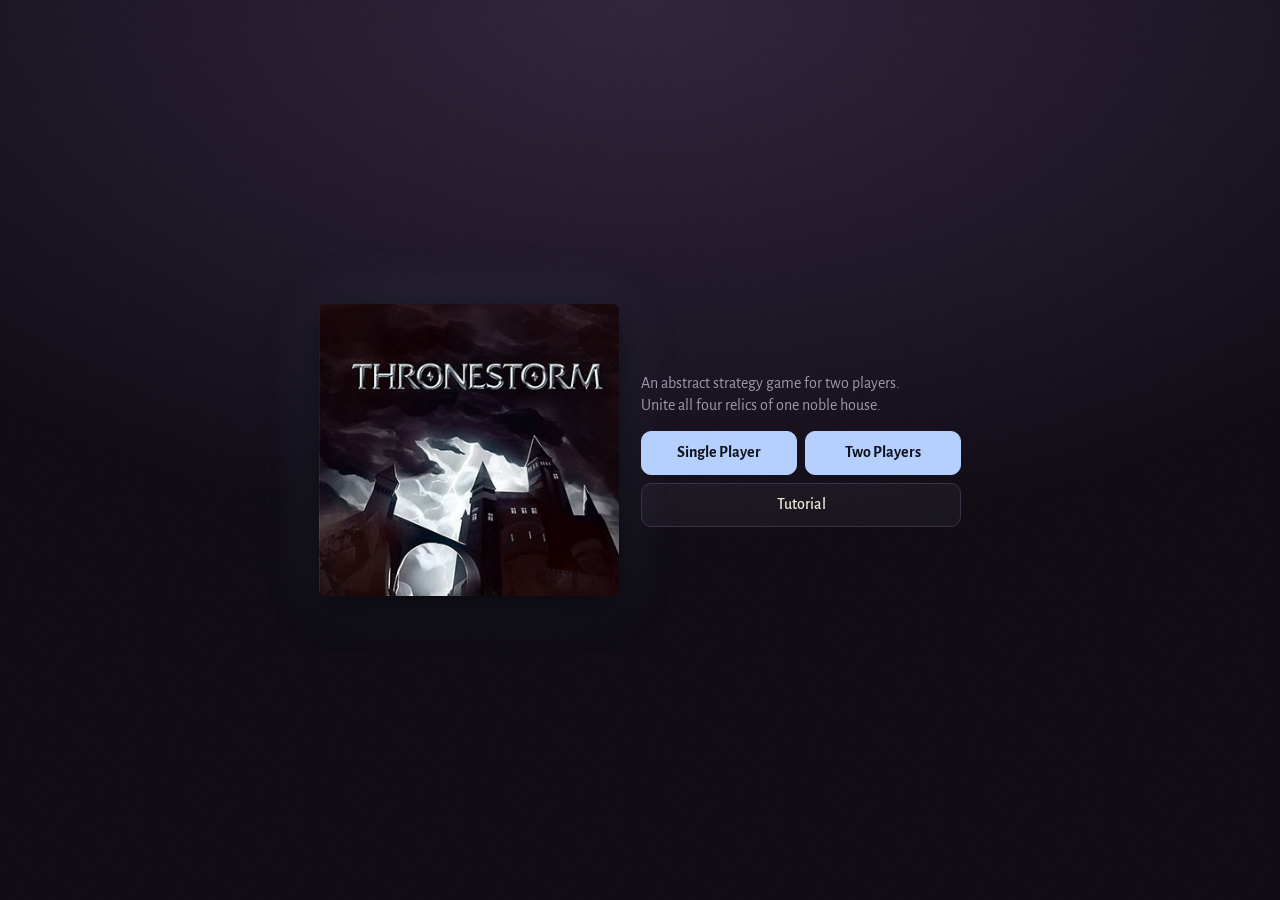
==== index.html @ d6796bd7 "Stronger trained player (stage 4) Co-Authored-By: Claude Fable 5.2 <noreply@anthropic.com> Claude-Se" ====
<!DOCTYPE html>
<html lang="en">
<head>
<meta charset="utf-8">
<meta name="viewport" content="width=device-width, initial-scale=1">
<title>Thronestorm</title>
<link rel="preconnect" href="https://fonts.googleapis.com">
<link rel="preconnect" href="https://fonts.gstatic.com" crossorigin>
<link href="https://fonts.googleapis.com/css2?family=Alegreya+Sans:wght@400;500;700&family=IM+Fell+English+SC&display=swap" rel="stylesheet">
<style>
/* One visual world: a storm-dark table. Five rows of relics: the opponent's
   hand, the three rows of the realm, your hand. Reliquary on the left, a
   narrow panel of words and buttons on the right. Light marks what is live. */
:root {
  color-scheme: dark;
  --ink: #120e17;
  --stone: #1c1723;
  --edge: #3b3247;
  --bone: #ece5d8;
  --dim: #a297ad;
  --storm: #b5d0ff;
  --warn: #ffb58a;
  --display: "IM Fell English SC", "Iowan Old Style", Georgia, serif;
  --body: "Alegreya Sans", "Segoe UI", system-ui, sans-serif;
  --grain: url("data:image/svg+xml,%3Csvg xmlns='http://www.w3.org/2000/svg' width='160' height='160'%3E%3Cfilter id='n'%3E%3CfeTurbulence type='fractalNoise' baseFrequency='.9' numOctaves='3' stitchTiles='stitch'/%3E%3CfeColorMatrix values='0 0 0 0 1  0 0 0 0 1  0 0 0 0 1  0 0 0 .5 0'/%3E%3C/filter%3E%3Crect width='160' height='160' filter='url(%23n)' opacity='.5'/%3E%3C/svg%3E");
  --cw: 40px;
  --ar: 9 / 14;      /* relic shape, width / height */
  --glow: 181, 208, 255;
}
* { box-sizing: border-box; }
html, body { margin: 0; }
body {
  background:
    var(--grain),
    radial-gradient(90% 38% at 70% -6%, rgba(150, 170, 230, .20), transparent 70%),
    radial-gradient(120% 70% at 50% 0%, #2a1f36 0%, var(--ink) 62%) var(--ink);
  background-blend-mode: soft-light, normal, normal;
  background-attachment: fixed;
  color: var(--bone);
  font: 400 16px/1.35 var(--body);
  min-height: 100%;
  -webkit-user-select: none; user-select: none;
}
h2 { font: 400 14px/1 var(--display); letter-spacing: .16em; color: var(--dim); margin: 0; }
button { font: inherit; color: inherit; }
.btn {
  background: rgba(255, 255, 255, .04); border: 1px solid var(--edge); border-radius: 10px;
  padding: 8px 12px; cursor: pointer; font-weight: 500;
}
.btn:hover { border-color: var(--dim); }
.btn.primary { background: var(--storm); border-color: var(--storm); color: #10131c; font-weight: 700; }
.btn:disabled { opacity: .4; cursor: default; }
:focus-visible { outline: 2px solid var(--storm); outline-offset: 2px; }

/* ----- the table ----- */
.table { display: flex; gap: 10px; align-items: center; justify-content: center; padding: 4px 12px; width: 100%; max-width: 1100px; margin: 0 auto; }
.rel { display: grid; gap: 6px; width: calc(var(--cw) + 20px); flex: none; padding-left: 20px; }
.pile { position: relative; }
/* the relics beneath each face-up one show as card edges running out to the left */
.pile::before {
  content: ""; position: absolute; top: 2px; bottom: 2px; right: calc(100% - 1px); width: calc(var(--k) * 2px);
  background: repeating-linear-gradient(to left, #8a7f97 0 1px, #1b1622 1px 2px); border-radius: 3px 0 0 3px;
}
.board {
  position: relative; flex: none; border-radius: 6px;
  background: var(--grain), radial-gradient(70% 60% at 50% 50%, #2c2338 0%, #17121d 100%);
  background-blend-mode: soft-light, normal;
  box-shadow: inset 0 0 30px rgba(0, 0, 0, .75), 0 0 0 1px var(--edge);
}
.board > .card, .board > .slot, .board > .zone { position: absolute; }
.board > .card, .board > .slot { width: var(--cw); }
.board .rowmark { position: absolute; left: 0; right: 0; border-top: 1px solid rgba(255, 255, 255, .07); pointer-events: none; }
.board svg.beams { position: absolute; inset: 0; width: 100%; height: 100%; pointer-events: none; overflow: visible; mix-blend-mode: screen; }
.beam { stroke: var(--storm); stroke-width: 6; stroke-linecap: round; opacity: .5; filter: drop-shadow(0 0 5px var(--storm)) drop-shadow(0 0 14px #fff); }
.beam.dim { stroke: var(--dim); stroke-width: 3; stroke-dasharray: 3 9; opacity: .8; filter: none; }
.side { width: 150px; flex: none; display: flex; flex-direction: column; gap: 8px; align-self: stretch; padding: 4px 0; }
.side .prompt { margin: 0; text-wrap: balance; }
.side .prompt.warn { color: var(--warn); }
.side .last { margin: 0; color: var(--dim); font-size: 14px; -webkit-user-select: text; user-select: text; }
.side .grow { flex: 1; }
/* the table's buttons: a grid of equal size */
.actions { display: grid; grid-template-columns: 1fr 1fr; gap: 6px; }
.actions .btn { width: 100%; min-height: 40px; padding: 6px 4px; }
.actions .btn:only-child { grid-column: 1 / -1; }
.side .words { display: flex; flex-direction: column; gap: 8px; }
/* Always landscape: on a screen held upright the whole stage is turned on its
   side, so turning the phone shows the game the right way up. */
body.rot { overflow: hidden; }
body.rot #stage { position: fixed; overflow: auto; }
/* two players: the words turn to face whoever is to move; the pieces stay as they are */
body.turned .side, body.turned .title-inner { transform: rotate(180deg); }

/* ----- relics ----- */
.card, .slot {
  position: relative; width: 100%; aspect-ratio: var(--ar); border-radius: 4px; padding: 0;
  display: grid; place-items: center;
}
.slot { border: 1px dashed var(--edge); color: var(--edge); background: rgba(0, 0, 0, .18); }
.slot svg { width: 46%; height: 46%; fill: currentColor; opacity: .7; }
.slot.faint { opacity: .4; }
/* relic art: one sheet, ten houses across and four kinds down */
.card {
  border: 1px solid rgba(0, 0, 0, .7); background-color: var(--h);
  background-image: url(cards.jpg); background-size: 1000% 400%;
  background-position: calc(var(--hx) * 11.1111%) calc(var(--ty) * 33.3333%);
  box-shadow: 0 2px 5px rgba(0, 0, 0, .6);
  cursor: default; overflow: hidden;
  transition: filter .25s, transform .2s;
}
.card .kind {
  position: absolute; right: 4%; bottom: 3%; width: 32%; aspect-ratio: 1; border-radius: 50%;
  background: rgba(10, 8, 14, .72); display: grid; place-items: center; pointer-events: none;
}
.card .kind svg { width: 62%; height: 62%; fill: #f1ebdf; }
.card.back { background-image: url(backs.jpg); background-size: 400% 100%; background-position: calc(var(--ty) * 33.3333%) 0; }
.t0 { --ty: 0; } .t1 { --ty: 1; } .t2 { --ty: 2; } .t3 { --ty: 3; }
/* houses in the order of the printed deck: Cleric, Necromancer, Warrior, Paladin, Monk,
   Assassin, Wizard, Bard, Swashbuckler, Barbarian; --h and --g colour their names */
.h0 { --hx: 0; --h: #c98a2b; --g: #17130a; } .h1 { --hx: 1; --h: #3a3b3d; --g: #fff; }
.h2 { --hx: 2; --h: #b3283a; --g: #fff; }    .h3 { --hx: 3; --h: #5d3f86; --g: #fff; }
.h4 { --hx: 4; --h: #a04a35; --g: #fff; }    .h5 { --hx: 5; --h: #2f4a80; --g: #fff; }
.h6 { --hx: 6; --h: #2f9fb6; --g: #0d1a1e; } .h7 { --hx: 7; --h: #2f5a34; --g: #fff; }
.h8 { --hx: 8; --h: #1f8a63; --g: #fff; }    .h9 { --hx: 9; --h: #9a9c9e; --g: #14161a; }
.chip { display: inline-block; padding: 0 5px; border-radius: 3px; background: var(--h); color: var(--g); font-weight: 500; white-space: nowrap; }

/* ----- light: what is live glows, the rest falls back ----- */
[data-src] { touch-action: none; cursor: grab; }
button.card, button.slot, [data-dst] { cursor: pointer; }
.can { filter: drop-shadow(0 0 4px var(--storm)) drop-shadow(0 0 11px rgba(var(--glow), .75)); transform: translateY(-2px); animation: breathe 2.6s ease-in-out infinite; }
@keyframes breathe { 50% { filter: drop-shadow(0 0 6px #fff) drop-shadow(0 0 18px var(--storm)); } }
.slot.lit, body.dragging .slot.target {
  opacity: 1; border: 1px solid rgba(var(--glow), .7);
  background: radial-gradient(circle at 50% 50%, rgba(var(--glow), .38), rgba(var(--glow), .05) 70%);
  box-shadow: 0 0 14px rgba(var(--glow), .35);
}
.sel { filter: drop-shadow(0 0 5px #fff) drop-shadow(0 0 16px #fff); transform: translateY(-4px); }
.hint { filter: drop-shadow(0 0 5px #ffd98a) drop-shadow(0 0 16px #ffb347); animation: none; }
.slot.hint { opacity: 1; border: 1px solid #ffd98a; background: radial-gradient(circle at 50% 50%, rgba(255, 200, 110, .45), transparent 72%); }
.over { filter: drop-shadow(0 0 6px var(--warn)) drop-shadow(0 0 18px var(--warn)) !important; }
.focus .card:not(.lit):not(.can):not(.sel):not(.ghost) { filter: brightness(.38) saturate(.6); }
.zone.target { border-radius: 6px; background: radial-gradient(60% 120% at 50% 50%, rgba(var(--glow), .16), transparent 75%); }
.fresh { animation: fresh 1.6s ease-out; }
@keyframes fresh { 0% { filter: drop-shadow(0 0 8px var(--warn)) drop-shadow(0 0 20px var(--warn)); } 100% { filter: none; } }
.ghost { box-shadow: 0 8px 18px rgba(0, 0, 0, .65); filter: none !important; animation: none !important; transition: none; }
.flash::after { content: ""; position: fixed; inset: 0; background: #dfe9ff; pointer-events: none; animation: flash .9s ease-out forwards; z-index: 80; }
@keyframes flash { 0% { opacity: 0; } 8% { opacity: .75; } 16% { opacity: .1; } 26% { opacity: .55; } 100% { opacity: 0; } }
@media (prefers-reduced-motion: reduce) {
  .can { animation: none; } .fresh { animation: none; } .flash::after { animation: none; opacity: 0; }
  .card { transition: none; }
}

/* ----- title screen and panels ----- */
.title {
  position: fixed; inset: 0; z-index: 70; overflow: auto; display: grid; place-items: center; padding: 16px;
  background: var(--grain), radial-gradient(100% 80% at 50% 0%, #2a1f36 0%, #0d0a11 75%);
  background-blend-mode: soft-light, normal;
}
.title[hidden] { display: none; }
.title-inner { display: grid; grid-template-columns: minmax(0, 300px) minmax(0, 320px); gap: 22px; align-items: center; max-width: 660px; }
.title-inner img { width: 100%; border-radius: 6px; box-shadow: 0 10px 40px rgba(0, 0, 0, .8), 0 0 60px rgba(150, 170, 230, .18); }
.title-inner .controls { display: flex; flex-direction: column; gap: 14px; }
.title-inner p { margin: 0; color: var(--dim); max-width: 34ch; }
@media (max-width: 560px) and (orientation: landscape) { .title-inner { grid-template-columns: minmax(0, 300px); justify-content: center; } }
@media (max-height: 430px) { .title-inner img { max-height: 78vh; width: auto; justify-self: end; } }
.title-inner { position: relative; }
.choices { display: grid; grid-template-columns: 1fr 1fr; gap: 8px; }
.choices[hidden] { display: none; }
.choices .btn { min-height: 44px; }
#mode-choice #go-tutorial, #level-choice #level-back { grid-column: 1 / -1; }
#level-choice { grid-template-columns: 1fr 1fr 1fr; }
.close {
  position: absolute; top: -14px; right: -14px; width: 38px; height: 38px; border-radius: 50%; padding: 0; z-index: 1;
  background: var(--stone); border: 1px solid var(--edge); cursor: pointer; font-size: 22px; line-height: 1;
}
.close[hidden] { display: none; }
.won { font: 400 21px/1.2 var(--display); letter-spacing: .06em; color: var(--bone); }
/* the rules, as a sheet over the game */
#rules { overflow: hidden; grid-template-rows: minmax(0, 1fr); grid-template-columns: minmax(0, 1fr); }
.title-inner.sheet { display: flex; flex-direction: column; width: 100%; max-width: 64ch; max-height: 100%; min-height: 0; justify-self: center; color: var(--dim); -webkit-user-select: text; user-select: text; }
.sheet-body { min-height: 0; overflow-x: hidden; overflow-y: auto; overflow-wrap: break-word; overscroll-behavior: contain; }
.sheet-body > :first-child { margin-top: 0; } .sheet-body > :last-child { margin-bottom: 0; }
.close { top: -12px; right: -12px; }
.title-inner.sheet p { max-width: none; margin: .6em 0; }
/* the table sits in the middle of the screen */
#stage { min-height: 100vh; min-height: 100dvh; display: flex; flex-direction: column; justify-content: center; }
body.rot #stage { min-height: 0; }
/* the rules sheet needs its own ground on the storm */
.title-inner.sheet { background: rgba(20, 16, 26, .96); border: 1px solid var(--edge); border-radius: 6px; padding: 20px 22px; }
#rules { background: rgba(10, 8, 14, .6); }

</style>
</head>
<body>
<svg width="0" height="0" style="position:absolute" aria-hidden="true">
  <symbol id="g0" viewBox="0 0 24 24"><path d="M12 1.5 14.2 5v9.5H9.8V5zM6.5 14.5h11v2.2h-11zM10.9 16.7h2.2v3.6h-2.2z"/><circle cx="12" cy="21.4" r="1.5"/></symbol>
  <symbol id="g1" viewBox="0 0 24 24"><path d="M12 2 20 4.8v6.4c0 5-3.4 8.4-8 10.8-4.6-2.4-8-5.8-8-10.8V4.8z"/></symbol>
  <symbol id="g2" viewBox="0 0 24 24"><path d="M12 2.5c4.7 0 8.2 3.7 8.2 8.3V21h-5.4v-5.2l1.8-1.7v-2.4H7.4v2.400l1.8 1.700V21H3.800V10.800c0-4.600 3.500-8.300 8.200-8.300z"/></symbol>
  <symbol id="g3" viewBox="0 0 24 24"><path d="M12 8.2 18.4 14 12 22 5.600 14z"/><path d="M12 1.800a3.300 3.300 0 1 1 0 6.600 3.300 3.300 0 0 1 0-6.600zm0 1.700a1.600 1.600 0 1 0 0 3.200 1.600 1.600 0 0 0 0-3.200z"/></symbol>
</svg>

<div id="stage">
<section class="title" id="title">
  <div class="title-inner">
    <button class="close" id="go-resume" type="button" aria-label="Back to the game" hidden>&times;</button>
    <img src="title.jpg" alt="Thronestorm: a castle under a storm">
    <div class="controls">
      <p>An abstract strategy game for two players. Unite all four relics of one noble house.</p>
      <div class="choices" id="mode-choice">
        <button class="btn primary" id="go-single" type="button">Single Player</button>
        <button class="btn primary" id="go-two" type="button">Two Players</button>
        <button class="btn" id="go-tutorial" type="button">Tutorial</button>
      </div>
      <div class="choices" id="level-choice" hidden>
        <button class="btn primary" type="button" data-depth="1">Squire</button>
        <button class="btn primary" type="button" data-depth="2">Knight</button>
        <button class="btn primary" type="button" data-depth="4">Regent</button>
        <button class="btn" id="level-back" type="button">Back</button>
      </div>
    </div>
  </div>
</section>

<section class="title" id="rules" hidden>
  <div class="title-inner sheet">
    <button class="close" id="rules-close" type="button" aria-label="Close the rules">&times;</button>
    <div class="sheet-body">
    <h2>How to play</h2>
  <p>Ten noble houses (Cleric, Necromancer, Warrior, Paladin, Monk, Assassin, Wizard, Bard, Swashbuckler and Barbarian) each have four relics: a sword, a shield, a helmet and a trinket. A house's relics share a colour, and the small mark in the corner of each relic shows its kind. Hold all four relics of one house at the end of your turn and you win.</p>
  <p>The table has five rows. The top row is your opponent's relics, the bottom row is yours, and the three between are the realm. The reliquary is the column on the left; the card edges beside each pile are the relics still beneath it.</p>
  <p><b>Claim.</b> Drag a face-up relic from the reliquary to your row. You may keep only one of each kind, so if you now hold two, drag either one to a glowing place in the realm. A relic goes at the left or right end of a row, and a column must be full before the next one starts.</p>
  <p><b>Plot.</b> If a relic on the realm row nearest you belongs to the same house as one you hold, tap it to plot with a diagonal rising from it. Its three relics come up into your hand. Put three back, in any order, from everything you now hold; the plot is made when the third goes down. You must end with one of each kind. Put them back as they were to change your mind.</p>
  <p>Your opponent sits opposite, so their near row is the top row of the realm. You may also pass.</p>
    </div>
  </div>
</section>

<div id="ripples" aria-hidden="true"></div>
<main class="table" id="table">
  <div class="rel" id="reliquary" aria-label="Reliquary"></div>
  <div class="board" id="board" aria-label="Opponent's relics, the realm, and your relics"></div>
  <aside class="side">
    <div class="words">
      <p class="prompt" id="prompt" aria-live="polite"></p>
      <p class="last" id="last"></p>
    </div>
    <div class="grow"></div>
    <div class="actions" id="actions"></div>
  </aside>
</main>

</div>

<script>// Thronestorm rules, features, value network and move chooser.
// A port of trainer/src/{game,net,main}.rs; tests/web_check.js verifies it
// against the Rust trainer. Runs in a browser (window.TS) or under Node.
(function (root) {
  'use strict';
  const XM = 40, W = 2 * XM + 1, NC = 3 * W, NONE = 255, MAXH = 12;
  const F = 27, G = 20, D1 = 32, D2 = 64, POOL_SCALE = 0.25;
  const CHECKED = 6, DEEP = 30;
  const START = [[0, 0], [1, -1], [1, 1], [2, 0]];
  const cid = (r, x) => r * W + x + XM;
  const house = (c) => c >> 2;
  const ctype = (c) => c & 3;

  function newState(n, rand) {
    const s = {
      n, cells: new Uint8Array(NC).fill(NONE), lo: -1, hi: 1,
      hands: [new Uint8Array(4).fill(NONE), new Uint8Array(4).fill(NONE)],
      decks: [], dlen: [n, n, n, n], revealed: [true, true, true, true],
      toMove: 0, winner: -1,
    };
    for (let t = 0; t < 4; t++) {
      const d = [];
      for (let h = 0; h < n; h++) d.push(h * 4 + t);
      for (let i = n - 1; i > 0; i--) {
        const j = Math.floor(rand() * (i + 1));
        [d[i], d[j]] = [d[j], d[i]];
      }
      s.decks.push(d);
    }
    for (const [r, x] of START) {
      s.dlen[3] -= 1;
      s.cells[cid(r, x)] = s.decks[3][s.dlen[3]];
    }
    return s;
  }

  function clone(s) {
    return {
      n: s.n, cells: s.cells.slice(), lo: s.lo, hi: s.hi,
      hands: [s.hands[0].slice(), s.hands[1].slice()],
      decks: s.decks, dlen: s.dlen.slice(), revealed: s.revealed.slice(),
      toMove: s.toMove, winner: s.winner,
    };
  }

  function handWins(h) {
    if (h[0] === NONE) return false;
    const a = house(h[0]);
    for (let i = 1; i < 4; i++) if (h[i] === NONE || house(h[i]) !== a) return false;
    return true;
  }
  function handMask(h) {
    let m = 0;
    for (let i = 0; i < 4; i++) if (h[i] !== NONE) m |= 1 << house(h[i]);
    return m;
  }
  function faceUp(s, t) {
    return s.dlen[t] > 0 && s.revealed[t] ? s.decks[t][s.dlen[t] - 1] : NONE;
  }
  function openSlots(s) {
    const out = [];
    for (const sign of [-1, 1]) {
      for (let k = 1; ; k++) {
        const x = sign * (k + 1);
        const before = out.length;
        if (k % 2 === 1) {
          for (const r of [0, 2]) if (s.cells[cid(r, x)] === NONE) out.push([r, x]);
        } else if (s.cells[cid(1, x)] === NONE) out.push([1, x]);
        if (out.length > before) break;
      }
    }
    return out;
  }
  const evenStart = (lo) => lo - (((lo % 2) + 2) % 2);

  // Complete lines as [p's bottom cell, middle, p's top cell].
  function lines(s, p) {
    const out = [];
    const b = p === 0 ? 2 : 0, t = 2 - b;
    for (let x = evenStart(s.lo); x <= s.hi; x += 2) {
      if (s.cells[cid(b, x)] === NONE) continue;
      for (const d of [-1, 1]) {
        if (s.cells[cid(1, x + d)] !== NONE && s.cells[cid(t, x + 2 * d)] !== NONE) {
          out.push([[b, x], [1, x + d], [t, x + 2 * d]]);
        }
      }
    }
    return out;
  }

  function finish(s, p) {
    if (handWins(s.hands[p])) s.winner = p;
    s.toMove = 1 - p;
    return s;
  }

  // Every legal move with its resulting state. A claim leaves the next relic
  // of that deck face down; call flip() on the chosen state to reveal it.
  function successors(s) {
    const out = [];
    if (s.winner >= 0) return out;
    const p = s.toMove;
    out.push({ s: finish(clone(s), p), m: ['pass'] });
    let slots = null;
    for (let t = 0; t < 4; t++) {
      const c = faceUp(s, t);
      if (c === NONE) continue;
      const held = s.hands[p][t];
      if (held === NONE) {
        const n = clone(s);
        n.dlen[t] -= 1; n.revealed[t] = false; n.hands[p][t] = c;
        out.push({ s: finish(n, p), m: ['claim', t, null, null] });
      } else {
        if (!slots) slots = openSlots(s);
        for (const played of [c, held]) {
          for (const slot of slots) {
            const n = clone(s);
            n.dlen[t] -= 1; n.revealed[t] = false;
            n.hands[p][t] = played === c ? held : c;
            n.cells[cid(slot[0], slot[1])] = played;
            n.lo = Math.min(n.lo, slot[1]); n.hi = Math.max(n.hi, slot[1]);
            out.push({ s: finish(n, p), m: ['claim', t, played, slot] });
          }
        }
      }
    }
    const mask = handMask(s.hands[p]);
    if (mask === 0) return out;
    for (const line of lines(s, p)) {
      const ids = line.map(([r, x]) => cid(r, x));
      const c = ids.map((id) => s.cells[id]);
      if ((mask & (1 << house(c[0]))) === 0) continue;
      const pool = c.slice();
      for (let i = 0; i < 4; i++) if (s.hands[p][i] !== NONE) pool.push(s.hands[p][i]);
      const m = pool.length;
      for (let i = 0; i < m; i++) for (let j = 0; j < m; j++) {
        if (j === i) continue;
        for (let k = 0; k < m; k++) {
          if (k === i || k === j || (i === 0 && j === 1 && k === 2)) continue;
          const nh = [NONE, NONE, NONE, NONE];
          let ok = true;
          for (let q = 0; q < m; q++) {
            if (q === i || q === j || q === k) continue;
            const card = pool[q];
            if (nh[ctype(card)] !== NONE) { ok = false; break; }
            nh[ctype(card)] = card;
          }
          if (!ok) continue;
          const placed = [pool[i], pool[j], pool[k]];
          const n = clone(s);
          n.hands[p].set(nh);
          for (let q = 0; q < 3; q++) n.cells[ids[q]] = placed[q];
          out.push({ s: finish(n, p), m: ['plot', line, placed] });
        }
      }
    }
    return out;
  }

  function flip(s) { s.revealed = [true, true, true, true]; }

  // Could p win with one move from here, using only visible relics?
  function canWinNow(s, p) {
    const hand = s.hands[p];
    for (let t = 0; t < 4; t++) {
      const c = faceUp(s, t);
      if (c === NONE) continue;
      let all = true;
      for (let u = 0; u < 4; u++) {
        if (u !== t && (hand[u] === NONE || house(hand[u]) !== house(c))) { all = false; break; }
      }
      if (all) return true;
    }
    for (let i = 0; i < 4; i++) if (hand[i] === NONE) return false;
    const mask = handMask(hand);
    const cnt = new Uint8Array(MAXH);
    for (let i = 0; i < 4; i++) cnt[house(hand[i])]++;
    const b = p === 0 ? 2 : 0, t = 2 - b;
    for (let x = evenStart(s.lo); x <= s.hi; x += 2) {
      const c0 = s.cells[cid(b, x)];
      if (c0 === NONE || (mask & (1 << house(c0))) === 0) continue;
      for (const d of [-1, 1]) {
        const c1 = s.cells[cid(1, x + d)], c2 = s.cells[cid(t, x + 2 * d)];
        if (c1 === NONE || c2 === NONE) continue;
        let hit = false;
        for (const c of [c0, c1, c2]) { if (++cnt[house(c)] === 4) hit = true; }
        for (const c of [c0, c1, c2]) cnt[house(c)]--;
        if (hit) return true;
      }
    }
    return false;
  }

  function top2(v, live, n) {
    let a = 0, b = 0;
    for (let h = 0; h < n; h++) {
      if (!live[h]) continue;
      if (v[h] > a) { b = a; a = v[h]; } else if (v[h] > b) b = v[h];
    }
    return [a, b];
  }

  function features(s) {
    const me = s.toMove, o = 1 - me, n = s.n;
    const z = () => new Array(MAXH).fill(0);
    const hand = [z(), z()], face = z(), hidden = z(), realm = z(), keys = [z(), z()];
    let nFace = 0, nHidden = 0;
    const deckHidden = [0, 0, 0, 0];
    const isHidden = new Uint8Array(MAXH * 4);
    for (let p = 0; p < 2; p++) for (let i = 0; i < 4; i++) {
      const c = s.hands[p][i];
      if (c !== NONE) hand[p][house(c)]++;
    }
    for (let t = 0; t < 4; t++) for (let i = 0; i < s.dlen[t]; i++) {
      const c = s.decks[t][i];
      if (i + 1 === s.dlen[t] && s.revealed[t]) { face[house(c)]++; nFace++; }
      else { hidden[house(c)]++; nHidden++; deckHidden[t]++; isHidden[c] = 1; }
    }
    for (let x = s.lo; x <= s.hi; x++) for (let r = 0; r < 3; r++) {
      const c = s.cells[cid(r, x)];
      if (c === NONE) continue;
      realm[house(c)]++;
      if (r === 2) keys[0][house(c)]++;
      if (r === 0) keys[1][house(c)]++;
    }
    const lns = [[], []], usable = [[], []], reach = [z(), z()];
    const seen = [new Uint8Array(NC), new Uint8Array(NC)];
    for (let p = 0; p < 2; p++) {
      const mask = handMask(s.hands[p]);
      for (const line of lines(s, p)) {
        const ids = line.map(([r, x]) => cid(r, x));
        const ok = (mask & (1 << house(s.cells[ids[0]]))) !== 0;
        if (ok) for (const id of ids) {
          if (!seen[p][id]) { seen[p][id] = 1; reach[p][house(s.cells[id])]++; }
        }
        lns[p].push(ids); usable[p].push(ok);
      }
    }
    const pool = [hand[0].slice(), hand[1].slice()];
    const safe = [hand[0].slice(), hand[1].slice()];
    const potential = [hand[0].slice(), hand[1].slice()];
    for (let p = 0; p < 2; p++) {
      lns[p].forEach((ids, li) => {
        const ok = usable[p][li];
        const contested = ids.some((id) => seen[1 - p][id]);
        const cnt = z();
        for (const id of ids) cnt[house(s.cells[id])]++;
        for (let h = 0; h < n; h++) {
          if (cnt[h] <= 0) continue;
          const v = hand[p][h] + cnt[h];
          potential[p][h] = Math.max(potential[p][h], v);
          if (ok) {
            pool[p][h] = Math.max(pool[p][h], v);
            if (!contested) safe[p][h] = Math.max(safe[p][h], v);
          }
        }
      });
    }
    const out = [z(), z()];
    for (let p = 0; p < 2; p++) for (let t = 0; t < 4; t++) {
      const others = [];
      for (let u = 0; u < 4; u++) if (u !== t) others.push(s.hands[p][u]);
      if (others.every((c) => c !== NONE && house(c) === house(others[0]))) {
        const h = house(others[0]);
        if (isHidden[h * 4 + t]) out[p][h] = 1 / Math.max(deckHidden[t], 1);
      }
    }
    const b = (v) => (v ? 1 : 0);
    const live = [[], []];
    for (let h = 0; h < n; h++) { live[me][h] = hand[o][h] === 0; live[o][h] = hand[me][h] === 0; }
    const houses = new Float32Array(n * F);
    for (let h = 0; h < n; h++) {
      const ml = b(live[me][h]), ol = b(live[o][h]);
      houses.set([
        hand[me][h] / 4, hand[o][h] / 4, face[h] / 4, hidden[h] / 4, realm[h] / 4,
        pool[me][h] / 4, pool[o][h] / 4, reach[me][h] / 4, reach[o][h] / 4, ml, ol,
        keys[me][h] / 4, keys[o][h] / 4,
        b(hand[me][h] >= 2), b(hand[me][h] >= 3), b(hand[o][h] >= 2), b(hand[o][h] >= 3),
        b(pool[me][h] >= 3), b(pool[o][h] >= 3),
        ml * pool[me][h] / 4, ol * pool[o][h] / 4,
        ml * potential[me][h] / 4, ol * potential[o][h] / 4,
        ml * safe[me][h] / 4, ol * safe[o][h] / 4,
        out[me][h], out[o][h],
      ], h * F);
    }
    const size = (p) => { let k = 0; for (let i = 0; i < 4; i++) if (s.hands[p][i] !== NONE) k++; return k / 4; };
    const div = (p) => { let m = handMask(s.hands[p]), k = 0; while (m) { k += m & 1; m >>= 1; } return k / 4; };
    const count = (p) => usable[p].filter(Boolean).length / 20;
    const [mp1, mp2] = top2(pool[me], live[me], n), [op1, op2] = top2(pool[o], live[o], n);
    const [ms1, ms2] = top2(safe[me], live[me], n), [os1, os2] = top2(safe[o], live[o], n);
    const global = new Float32Array([
      size(me), size(o), count(me), count(o), lns[0].length / 20, nHidden / 36, nFace / 4,
      b(canWinNow(s, me)), b(canWinNow(s, o)), 1, div(me), div(o),
      mp1 / 4, mp2 / 4, op1 / 4, op2 / 4, ms1 / 4, ms2 / 4, os1 / 4, os2 / 4,
    ]);
    return { houses, global, n };
  }

  const O_W1 = 0, O_B1 = O_W1 + F * D1, O_W2 = O_B1 + D1, O_B2 = O_W2 + (D1 + G) * D2;
  const O_W3 = O_B2 + D2, O_B3 = O_W3 + D2 * 2, NP = O_B3 + 2;

  function loadNet(bytes) {
    const dv = new DataView(bytes.buffer, bytes.byteOffset, bytes.byteLength);
    const dims = [0, 4, 8, 12].map((o) => dv.getUint32(o, true));
    if (dims[0] !== F || dims[1] !== G || dims[2] !== D1 || dims[3] !== D2 + 1000) throw new Error('network shape');
    const p = new Float32Array(NP);
    for (let i = 0; i < NP; i++) p[i] = dv.getFloat32(16 + i * 4, true);
    return p;
  }

  // [chance the player to move wins, chance the other player wins]
  function evalNet(p, f) {
    const z = new Float32Array(D1 + G);
    for (let h = 0; h < f.n; h++) {
      for (let j = 0; j < D1; j++) {
        let a = p[O_B1 + j];
        for (let i = 0; i < F; i++) a += f.houses[h * F + i] * p[O_W1 + i * D1 + j];
        z[j] += Math.tanh(a) * POOL_SCALE;
      }
    }
    z.set(f.global, D1);
    const h2 = new Float32Array(D2);
    for (let j = 0; j < D2; j++) {
      let a = p[O_B2 + j];
      for (let i = 0; i < D1 + G; i++) a += z[i] * p[O_W2 + i * D2 + j];
      h2[j] = Math.tanh(a);
    }
    const v = [0, 0];
    for (let k = 0; k < 2; k++) {
      let a = p[O_B3 + k];
      for (let j = 0; j < D2; j++) a += h2[j] * p[O_W3 + j * 2 + k];
      v[k] = 1 / (1 + Math.exp(-a));
    }
    return v;
  }

  // `after` is the position just after `attacker` moved. True if he threatens
  // to win and every reply still leaves him a winning move.
  function forcedWin(after, attacker) {
    if (after.winner >= 0 || !canWinNow(after, attacker)) return false;
    return successors(after).every((r) => r.s.winner < 0 && canWinNow(r.s, attacker));
  }
  function hasForcingWin(s, me) {
    if (canWinNow(s, me)) return true;
    return successors(s).some((t) => forcedWin(t.s, me));
  }
  function forcedWin3(after, attacker) {
    if (after.winner >= 0 || canWinNow(after, 1 - attacker)) return false;
    return successors(after).every((r) => r.s.winner < 0 && hasForcingWin(r.s, attacker));
  }

  // Index of the move to play. opts: { net, depth (1-4), rivalry }
  function choose(s, succ, opts) {
    const p = s.toMove, { net, depth, rivalry } = opts;
    const win = succ.findIndex((t) => t.s.winner === p);
    if (win >= 0) return win;
    let cands = [];
    for (let i = 0; i < succ.length; i++) if (!canWinNow(succ[i].s, 1 - p)) cands.push(i);
    if (!cands.length) cands = succ.map((_, i) => i);
    if (depth >= 2) {
      const f = cands.find((i) => forcedWin(succ[i].s, p));
      if (f !== undefined) return f;
    }
    const score = (st) => { const v = evalNet(net, features(st)); return rivalry * v[0] - v[1]; };
    const scored = cands.map((i) => [score(succ[i].s), i]).sort((a, b) => a[0] - b[0]);
    if (depth >= 3) {
      const f = scored.slice(0, DEEP).find(([, i]) => forcedWin3(succ[i].s, p));
      if (f) return f[1];
    }
    if (depth >= 2) {
      for (const [, i] of scored.slice(0, CHECKED)) {
        const theirs = successors(succ[i].s);
        let bad = theirs.some((t) => !canWinNow(t.s, p) && forcedWin(t.s, 1 - p));
        if (!bad && depth >= 4) {
          const rated = [];
          theirs.forEach((t, j) => { if (t.s.winner < 0) rated.push([score(t.s), j]); });
          rated.sort((a, b) => a[0] - b[0]);
          bad = rated.slice(0, DEEP).some(([, j]) => forcedWin3(theirs[j].s, 1 - p));
        }
        if (!bad) return i;
      }
    }
    return scored[0][1];
  }

  const api = {
    NONE, START, cid, house, ctype, newState, clone, faceUp, openSlots, lines,
    successors, flip, canWinNow, handWins, handMask, features, loadNet, evalNet, choose, forcedWin,
  };
  if (typeof module !== 'undefined' && module.exports) module.exports = api;
  else root.TS = api;
})(typeof window !== 'undefined' ? window : globalThis);
</script>
<script>// Thronestorm: ten noble houses, each with a sword, shield, helmet and trinket.
window.SKIN = (function () {
  const KIND = ['sword', 'shield', 'helmet', 'trinket'];
  const HOUSE = ['Cleric', 'Necromancer', 'Warrior', 'Paladin', 'Monk', 'Assassin', 'Wizard', 'Bard', 'Swashbuckler', 'Barbarian'];
  const house = (c) => c >> 2, kind = (c) => c & 3;
  const glyph = (t) => `<svg aria-hidden="true"><use href="#g${t}"/></svg>`;
  const name = (c) => `${HOUSE[house(c)]}'s ${KIND[kind(c)]}`;
  const chip = (c) => `<span class="chip h${house(c)}">${name(c)}</span>`;
  const chips = (cs) => cs.map(chip).join(' ');
  return {
    kinds: KIND, houses: HOUSE, name, chip,
    ratio: 14 / 9, maxWidth: 72, gap: 5, handGap: 5, rowPitch: 1, handPitch: 1.5,
    badge: (c) => `<span class="kind">${glyph(kind(c))}</span>`,
    slot: glyph,
    pileStyle: () => '',
    words: {
      thinking: 'The opponent is thinking.',
      dragToPick: 'Drag it to your row to claim it.',
      yourTurn: 'Your turn. Drag a relic from the reliquary to your row, or tap a glowing relic in the realm to plot.',
      two: (t) => `You now hold two ${KIND[t]}s. Drag one of them to a glowing place in the realm.`,
      twoDiagonals: 'Two diagonals rise from that relic. Tap another relic on the one you want.',
      putBack: (n) => `Put ${['', 'one more relic', 'two more relics', 'three relics'][n]} back on the diagonal, keeping one of each kind. Tap a relic twice to send it to the next place.`,
      wouldHoldTwo: (t) => `You would hold two ${KIND[t]}s. Swap one of them onto the diagonal.`,
      backAsWas: 'You put the diagonal back as it was.',
      notAllowed: 'That move is not allowed.',
      noKindYet: (t) => `You hold no ${KIND[t]} yet, so that one goes to your row.`,
      peekNeither: 'Neither diagonal from that relic is complete yet.',
      peekIncomplete: 'That diagonal is not complete yet.',
      peekNoStake: (h) => `You hold nothing from the ${HOUSE[h]}'s house, so you cannot plot from that relic.`,
      won: (me, h) => `${me ? 'You have' : 'The opponent has'} united the house of the ${HOUSE[h]}.`,
      wholeGame: ' That is the whole game.',
      noKind: (t) => `no ${KIND[t]}`,
      emptyPlace: 'empty place in the realm',
      faceDown: 'face-down relic',
      pile: (t, n) => `${KIND[t]} pile, ${n} beneath`,
      log: {
        pass: (Who) => `${Who} passed.`,
        claim: (Who, c) => `${Who} claimed the ${chip(c)}.`,
        sent: (Who, c) => `${Who} sent the ${chip(c)} straight to the realm.`,
        claimSent: (Who, c, p) => `${Who} claimed the ${chip(c)} and sent the ${chip(p)} to the realm.`,
        rearranged: (Who) => `${Who} rearranged a diagonal.`,
        plotted: (Who, took, left) => `${Who} plotted: took ${chips(took)}, left ${chips(left)}.`,
      },
      hint: {
        pass: 'Hint: pass.',
        claim: (c) => `Hint: claim the ${chip(c)}.`,
        send: (c, where) => `Hint: send the ${chip(c)} from the reliquary straight to ${where}.`,
        claimSend: (c, p, where) => `Hint: claim the ${chip(c)} and send your ${chip(p)} to ${where}.`,
        plot: (trig, a, b, c) => `Hint: pick up the diagonal from the ${chip(trig)}. Put back the ${chip(a)} nearest you, the ${chip(b)} in the middle and the ${chip(c)} farthest.`,
        rows: ['the far row', 'the middle row', 'your row of the realm'],
        wins: ' It wins the game.',
        stops: ' It stops the opponent winning next turn.',
        noAnswer: ' It leaves the opponent no answer.',
      },
      tutorial: [
        { idle: `You win by holding all four relics of one house. You already hold the ${chip(25)}. Drag the ${chip(26)} from the reliquary to your row.`,
          nope: `Take the ${chip(26)} first.` },
        { idle: `You can keep only one of each kind. Take the ${chip(24)} anyway.`,
          claim: `Now you hold two swords. Drag the ${chip(28)} to the glowing place on the far row, on the right.`,
          nope: `Take the ${chip(24)}, then send the ${chip(28)} to the right-hand end of the far row.` },
        { idle: `That filled a diagonal: one relic on your row of the realm, one in the middle, one on the far row. The ${chip(27)} glows because you hold other Wizard relics. Tap it to pick up the diagonal.`,
          plot: 'The diagonal is in your hand. Put three relics back, keeping the four Wizard relics.',
          nope: 'Keep all four Wizard relics, and put the other three back.' },
      ],
    },
  };
})();
</script>
<script>
(function () {
  'use strict';
  const NONE = TS.NONE, house = TS.house, ctype = TS.ctype;
  const KIND = SKIN.kinds, HOUSE = SKIN.houses, W = SKIN.words;
  const NET = TS.loadNet(Uint8Array.from(atob('GwAAABQAAAAgAAAAKAQAAClAdz6qPNK9urdlvq8/jD4zvSw/usuRvcadzz167Vm8njpnPc2iab4ZZJA+gvM8voWoTD7rcrA+NAnMPvltczuH5pu+YVEzPzP+pD17WhE+PAaUvkd7Sb7mh5E9b3rrvZu/dj0FQTC++0C5PZNevD7hYQm+tE9LPh2VnL4CoJ499/mwPBWZ7z1tLu0935QuPoaBDj7pRQi/BmpJPlgsfb45Eq6+xbfsvh6KDL87QkS8u1xrvUsxEr4EaJA+U+PNPY3NbT5uHJ89jCgqvsm55b3eYTy/8QK+PUHRHT64bQC+XlkbPgFwmb7syoS92EmpPrLNsz55z+8+Up9+vvpUor4xCII8pAQEv98UqT4dVRq+DfCbvghcKL9H5rO+i0CWPin++j0zfJ6/pg1bv/KWmz4ZoOw89szpvkZ1Uj6Po0M+c4YEv//8Eb/yxDI+ESwFPtXuzL8x6Qw//92QvUHR+L0a1gq/T1pKvuJlAj8vpzu/g0+gveCGtT0YHoG+zCGPvtzB3r0RCQM/RONKv5Gmcb1NnSo/DwnRvTGK8z62uLO9GguBvh+ZKr+gowg+dh/DvZeq97010gI/tTKFvbdET75bWNs9trmsvl6bGT8bsYK+ZiCGv2kg0T11S7k8jDPkvVG/[base64]/VODgPdqN9r71nwu/SpsFvy6K+D1H1Iy/C4urPUghCj408ws/7G6EPsM2YL+tcsk+H0OLPfl7779WbWc9o8hvPxuhLL4kZ4w+OQuUvnOXn74UgfE+xXunP0qjZD5zhfm+Y1f+Pkf6UL6Qr8I9AHRnPAUikjzmaX0+1R2fvkjboL4XnoS+TRJ7vs2px76SbUY87sSNvIHaez1tCJk8U11Cvfg/szwmDJi+wXVVu7HjoD4KK6K+++npvJvzfz2UN4+9XnzcvV2wZj4/NC0+qFlbPrV/ED3NrcY9lRA8vgjNML6GeYC+VI49vhmf3r2KwKc8z7Dhvuq9Oj3+V4K+BNkaPrrDTT/5lJy9UbgIwJmCir8mBoM+Tn61Pd/RY78qeW++Q9jWPkGXET+v9ge/md2Dv5pTj72vFSHAeeTIPPaI9D77gFy/ybYSPywyS7+OAB4/0maZvoYt975jMxE/YEIHv6OoQL/vgv0+CqOMvh2MMz8xqgs/LpatvmanCT7Pu7C+ayeUvnMKUT1gpfU+hJj0PsjHs748mRw9qwTVPUoPAb8UBQ+99k6TPkVEOj66aHI/OLTzPSf8uz6BnH4+7RuGvl5trT5fczG/j72HPuYfUr573uS9Ika2Pnmavr5E/Bc/T34HPxXomr3WDdy+bEoQvk3GNr7IfFE+tnjHPg12H768dDw+5NEqPTBm4r7/AbW9R6yMvCjz4D54/OE9PxFtvZ3ThLysc/u9S5Cuvuqhlz7GRhE+4gLbPB7DD71z0hy9q28LvFG9p77nIc09uMCDOwHUx77rThc+Gessvhyu8T22MyE+1SzhvWXr7j0QaIS+9eBEPZdJ2jwDyRE8wvYCPc8SFD3I3OY97mDDvjzgpr4hEjM9sJ+9viRCuL7CuD4+6y7DPdbDTj7h2UC/Z//wPbQ7gT4SceW+HbvevTGkI77jmEI+02iqvWd7lz6Q3f++EFW/PKcVFz88ZsI+4SQbvq6YRD6bv2m+yZC5vSAyST6gZwc+uhoFv3AMlr6Vizm+w0qEvLHunrwOSx8/w4qUPpkvCj6OiKg+hOb/voXvkD2zl5e+i/JHvSJslT79yIy+LGCBu5KDGj9eQN2+w1ujvfBo9b3FcTY8RNb/Pgg83j4ERZa9jDFFv5guwD5dObO9UJHAvgUYCj/pcqW+XvUfP2+4sT7kWAW/+ZOMPpv9xT0Ux9S9zkUcPTza3D5YNC8/qdUTvqBGLT5+4Xk8M8jwPQRbWb4qHeK+C9UXP/eX57y1oS0+3OM1PpeK8bwVbJi+sXWPPkkVjb57FKM9MKv5PuWVKL5BtJm+27EGvgr1AT8mneE9/JTRO2NfQ74ryUo+XP2FvjJhAL/3Uge/zSGDvtVqUT7Ib6o+/UYGvi9a7r0BoS8/cuVevUuDzr3ke3m+wWGGvkhAUz6hbF0/XUCQvjXT9r0zvac/WHHZPSlD3D6f7i+/EFyGPuHOnb5PPBU/ImkJux2ck77mXpw+2fVCvsnHlL7aNTA7pdANPVvM2T5x2LQ9GzHqvdxfyL7Ukek9rr6AvZmXFz/rc40+v9w6Pv1O2z6ejXK+xelhP3TTZ74cGL69rtgBP59dAj+zBsG+vDBOvyGeFr4CLp0+ZgiHvBLTir4e7YW9UOCCvjsFHj/FmDg/ZvbnvroMzT2TUMS+/FYXv1c1dDz5uJ8/OQM+P70dcz5DnIW+6pbOO/48TL3hl7i/MFeGPp2lsz5F8es/Nlgrvm6G8D1jrOW9x30yPtqY0T94AXC+tDSgPtPr9L6lstY+mHSpPn1yhb6Jgh4/6h5zvdifjL3G0bG/7WckPgPXx71oXe2+nb/6PF9pFz0jQQi844N5vVrCNz/6CEVAnERMvjlHQb5fD4i/DAngOqt4SMBC84e+OUAaP++2lUB3jC28UtYEvnqjHb8NxBHAw9YPQN0seTqQJJG8lv8wvtVlDb+sZfQ+3pILPwwHFT7N/6a+bRwQvhU+BsD3OYK+25Gbvkh60r3b8DQ+GsU2O1NjvT7rzqO+D+NdvAgItj4vufU9C6F/vuU50j0oLVo+eF14vkytG77h67A/6YilPqu0cr3UmQs+9+djQFsLLz4iB0++mMXIvTLyuz6zJ4E+lXzyPsdHBz/Jq5y+0NlgPitNtb+M3NO+SOHxvoJLEUANdvU/dQKKvuQSAjuqpaM+Q1mWPfK+0L0I3m4/rrKkP1bxMb74WzU/i/e7PS8TOT2zgZW+IKZ1vqUOSz28DHM+ZBCKvIpKO75zeDy+GmcSPqh5Bj8DjRo/joIkvmEmtL7tGNA+flxpPp3YwT3j9oK8kqJ4vZfEJT57xA+/0dh+vbdeqb7FFJ6+HM3avZLScDxOmVE+W/PLPXrsGbyci4g907qUPXzYDT8+S7K+gDX2vpghLD6QmMQ+55ajPle+lDzwGQm/BbuyPic1gD5stpa+mFZSvqnriD3xcZM+k3a3vYMDrL5Z/[base64]/Gemg+H51xPhiWED5QXlm+YYqZvCyyu73ShBg+pUKZvUFAeb5zv5u9GxqevUeQMj4llnc+V3xNPtg0Bb5hciu+2xmEvKwLEL1lHBs+oP4IPY6B4b6WuSC/u3nEvCVTVj1O6og85mePvmXwHbxz+UU7haTPuvmfCj5EZlS+iyK4vatGgT7/qbS9IeKpvZN+mT4h8CG99dmqPIMMJb5koH49KrE2PNfEC76Nxa87/6mzPWnRXT5MmN08d0GCPvngAT4nlhQ+c7sxO8DhD76IDBe8D659Phsf1D1U9Ew+1vBLPkKqub4t0KY+glYxPchOhb3nRnw9s/n6PA00Zr2dMkw+aTnMvQf5l74Elgg/CTZaPpM6yT4IGnC+js7uPq3aq779AQO9wXX7vmUEyj0x2MQ+cbaoPlcFjT5Am729r7haPQvPujpvSW09EJyHvt70uT5wpFg9euRDvm2F9z4M254+PigCvgcQ4ry4Sp89UoAmvgqucj4+vgY+i/CXvvuB8L6yj+k9VT8tPfXfqzz52Fg+xRx0PRkl9L57y9K9xZfqvtY2ML2BCGo+cjPWPckFNL5E0Bo/KkL2uXEDib1nSoo+PWV/vvA3Rr4Z+3Y9ZGPtPp6tzb2rsdW+CuUzPraWUr6DtP082/g3viQqLj5cMwe9qu8YP1cppz4B2h6/SgRQvmfWoD1+hdi+ipqgPBEaxr6SKCu+/+jmvrUSuTzQtPQ/ezGgP4lPAr4v04i+tZscvrBpOr86fDO/l2nHvrle3z0Ztji9KkkDv0P7qz1a+7a+icRwvu/dsr5R0LO+YK2gvyZXMT4A6Y++0YhoPsfBvD4U7qK+WAWIPlKHtz6DOj0+7eHSvhJGF74scaq96goTP43YND5qEKo+G4EIPjmJBz/+sr2+/JdNvt/Cg73jbha9jfTYPSv/cj6AK4G/SXBGPZQb272D7/G+Yh09vkqjvb6pTRm+ou9yPxNXST4Jee+/ugbHPuI/Zr7zGtG9vlqUv0eFyT417Wm+GkPkvDdTuz4/+Ka9WOAFPdXC5j1KA4w9Q/4uO17zhj2HCnM9fDIQvcCuj7vcJAk7gMClvXa+or5iUHe81YOFO6MLcjxfZ8E9tq4BO5tX/LsfG6a9Mzi8PJnEHD6+uy49a0jRvoFvj71HeeI8HwvvPDmjFLzaodE9cdjMvC4osjxKTPM+m6Z5PJIMjjxfHH09zmKqvRZ/rT1cnuQ82+kIPRmRDz5fyXi+4NoxvuFZ+j04oN67FY0aP7dIar56sAU93adTPvBZrzxSnVQ8vK/ovuoRoryl8Bo+3AtPviZqUT40WfE+IuaWPuRN4r1YjpU+QP5kvkF2vD7EOlo+Ez/cvVkagD7b4bE+FH8KvOc4AD+EoN+97pu+vbdnlr58XZK+30JqPeZ1SD11t0E+F9SRvqidhL1WCa89U1KUPgKA772oUKg8NjYdvTgdvr3LkVK+nu3HvQxAIb73OaU9h6KGvq1ytz764Ai+t6hHvhzfuj4WMW+7hJ7KPkYpeL7qWNe7Re88vgraLj/mCNu93KPavXZhlT77GPe9HJg8vxPy5j5WoCU+4K/PvlMzXz3BiMO+HnPpPLsSnz9ePTE+BIXMvr5RVz+D0Ai/l6QOv6IusL67SRy/urypPiI56j5zunc/+GQxP2mFBL/kxiu/N3S3vrvDGL+d8BY/Ffj9PqHnCz6GMUE+8zGdPl7hCj61ElY/MOvKPYWQ6z48HXq/ek23PSOK5L5aU8O+WW6AOoPvl7044i2/6rk7Plldzz5hyS6/1OObPEKt2L4oQPC9JJC7PeYgpz34qwC/PVqqvbTTCr7naZU/AbL0vruJoT5gUiM+tq+vPnUHUr4xODK+pbFZPme3AT3gtRk/TqpXPv3l9b5lERy/MdZwPtxFoj7mmP6+y6YYvwt1+D7GTSa/0iqhPowqlj6Z4IW/KWCEvgtLJz/ttnK/hbn0PpdZgj+2VRg/hEaUPh52ML08xcC+xyCIv0dkh7/5YSY/YBGuPj8NFT/MxH4/1rKWv+11Ur9N4wu/phUxP1Qxg74dCDi/gi1pvw0Z3b2svKm+yDpyP50rnL4XZR0/lrZZPm0oBT+LIn69+FIBPxaSkr6kWNq+SxMXPsZL8L1SJgw/cSWovXQnc7/N3S2+2EsSvGGGMz//hQW/dESAv2BFSbyB29i+BY45v25DND+jHwM/QjGVPWOolj1RDk4+AqeLv2l9Tr+ELUc/zf6pvhDxVD4CJzM9bRPMPXxddb4R+ze+2D0NPhotPD4KYw+/11EUO3NJxLxPSeM+kYJxPmGioDzUbVs8EoN8PpLDcT5SsGA+CVk9v2E/pLhhOa8+IglDvmMumTwbry++Vd5PPlfykz5Mbme+pwTjPprRUr7gcRM9INMHvef5lb5M4ii+PmaIvd5dkb6S5pW9gq35vQs9az7bVLM83x5Ivlj3aD4PZKq+fLAtvY7oYz0OcLg8PpCFPqOjcb4lOpg+J9P6PcXUVb4UORE9PooiP7YY6T0S/Wc9UP1pPpaHLj2pSK48sa/LPfFmljxlo8e9wBSFPiCoAz8HNhW+nYfhOVSxIr7HLLA9gKKTPh6Ij703qou+MDyoPfRIMb7yZSw+2eKAPbhxhr4m/02+HalPPkgDcr4Lvp8+f1fZPnM20z5HOdY+xi9uvjUZGL5k2Na+WduOvibAyT5QcTA+Rb27PYa/kj57CDW+ZNCFvq1rML4qHko+tPZEvlvRaT7XmH2+WpbrvViHX75g/rs+QaBbvoJyVz10dow+QkdePlMmZz1NFxI+vso0Pr+LTb5CZws+JzucvjP0irx48lq+dDOrPT1B2bx631A+Kzh+PokriD00I/O+DSYHPOMnFL47n0W+GzoPPiFmoLzCdAi+kUGAPl6WpztHfXS+d2sXPOX3vD4yeKI9/UI0Pj+usD6PPau9e1AkvjqVID7WeNe+WPSnvAuU8z7gvKU+tLKFPiSp8D3zggQ+sFqYvg7gwT4c8Ja+W7yUvgmgML7NIv49VOtYPnwe+73uque+1SO3vhBu0T2/hqQ+sJaePZwFQz7EjZE+KY8+vjGoDj7UAGk+6O4Evew0AL08BYg+F098vr6CP76CTzo+PZqbvCTue76BVOa9nGpUPqwflj39fmC9Eb6APXNZ8bya/ju+e5IyPRPYPD6DfJQ+X2aNPeDHOj7hKqy+BO3sPkqQc74SP9s91JwQvlW7Ob5kX4i9FrGQu1YEKT4VunS9Y/[base64]/TAAfPyRHr77QGuw9qpcRvYjya76kWSc9OQa0vUoLKL5b6Za8mPiSPoHOtr71nWo+21n8PoOwDD6JWLK9niSAPVKAwj2GGXO8V/epvTuTb75YnWI+e7U4PAuDjT6VEwA++y3tvZphzj4N/iu+wQc+PmdtdT3WLge+RxGWvlSYTT51lOw+b/OkPkoASL1jjZe+jdhJPl6N9b1ucqo903QovgSFUL7F7u891yGzvQfexr759/0+uQY2vgb4kjt3F42+rTooPfAaVL5PERG924jUPiuNCT4ifxc8uz14Pk1/Xr07HbI+Tll8uy9o8L3FFa69GOJpOy8UtD040Bg+40+UPo4iCD+2HqQ+GPcoviI7z765vpS8hnhHPdsiLb43xU29442ovoFVjL0qOZo84kCSPovzfr3JYF+93mgkPlsaBb01U/e9z69FPQ1WGr8oh+09xf+1vb6jFD6RQeY9GJsPPjaZUb6AGWs+2BydPcwtLL4i70u+DNORvhoiz73SEz4+WDxovfcGlz5PBss8c8L8PavlJT613IC+r/G2PR7ZXT79O0y+vhI8PkNBZbzF2Na9LOjLPrZMjL61eQG+TVuEvujlu75GfNO9UeOiPXcPWj5u6pK+2HKYvparhL6rPFW+BflsvjKKpj11c489nd3NParsf753gz0+fKsmvv8+cD7SR5G+niQkvY7Ljr1EbWi+/d3CPjPbgj4S1KI+R3mZPapJzb3mJgs+X8WNPqUphL7vqpW+ChiYPnJkbT1QNzQ+PBaKvTburj6ue/i+KnfbPnVJq76QPVG+lxMNPwqblz4EUcK+tq9LPzNh874p/Ny+k3Ivvt7UTT6tAhE89DAYPu/qJz+4YmA/zb6/vm/Nt74Sn66+AeLIvnHD1z6qBF8+lD/RPofIab6N47I+LJK2PnPaST/c1G2+IReDPra/Q78gJ2U+aHRQPul/bb68eqO+P+SIvrksA79MWN68yC+iPvo/Sr6jWtk+bxCkvoOPwjsnrFs+KqafPlbotb6vpVm+8SK8vAF4FT8mvby9ve/OPM3u2T7BfIW+jOO9viCIiL4n6PS+FYmBvZgHAj/f6qs9d20lvwMy+72gqWk9LLMMvXVhpb2PBYs+B7zZPQa1Yj4cGjw+u0wQv+cfsb8mmn09jvYWPlm+3b9ozas+5sj2Pg8Toz4gFJI9i+1QvgavMr4Xotm/BY2kv4CAyz2B0WE+etIQPmUuxT7Dhdi+ud7uvcZk5j4vhhS/5Wj8vXldij4qKIq/DeKqPfcJpb3Arbo/5aHvvXv0Nz79M9S7VGg8v9nqTj3PJCW+azDFvoT5Br79DEW+srICPWU5ub1NFUm+nJLGvQYv8D0yi3u+DlPivs4FTbyiPs2/0wyXvUKmDT9xaKu+qQP4vgVi5r7q03g9EraMPtaIUT1bAKW/BatIPv1J/z4ag7k9hAuOvav+Wb7coFs80c93vmTcGr/zlY88qnBePu66Xj5pp26+sxZAvqB1g75O5ty7xJo4PKxuCD5z6po+qEI7vu3WhT6DIEg+6K91vvQz170lOd+9/[base64]/Cfxo/GXOpPZ1C/L5dJLA+/hywvoOdMT4tdUa+xOi6vhf03T5hPJw+8ANJv4PaKT6W2T69rK/vPtF8VL9jw9w+n8hivX3Fv75E5PI+sLtKvKhCBD6F048+5iwlPkaB1z3+qd4+zlGIPdZ0Oj2Ui1S+/92FvPG5Bb4a+ok+mPKDvULQTT9ExJM+W0oGv6oijD4asg0/ff3EvPyXhr6l9I49rEX6PP+SOD/J7pM7Djknv7nzrL4S9IA+KiYCPhoBdb6rm5y+IigVP4Hhwr6p34o+LiFSPgY0bT07iKy+VOeLvSdYmz0nIBU/3LbHvTgqLz4DnDS/yLZmPv9sDT7vvwk+ucEJPjhAIz9U/fg+cp4bP4qXDD7X8Qc+0WsTv2KCG7+kAks/o5FfPdeVar9aSKa9kawFvlKa7r56jGG+BDXYvbL7EL9vd4c+jDRnP9TBaj7Oiw8/c1SwvlcJ5L5UqIs9s3bavr7eAj88dbE+ka0Uv62ZBb9rERU+xOFbP23/Mr6RPUE+3ZBvPS6uHL8YcAm/jzMPP4CsLT+RYsY9j5hcvuPS4b1EK/I84Q8bvyI92T42eyu96qN9PKicAj7a+8S9CJ9pvp2ppr4JB5w+hWPLPe2emD1x5Yu+8jA7vluEzD1tnwK+dSEavhEtGT5dlhk/UOu+PlR1x77o7pm++81iPR3XaDw8WZ++ee+5vYobZL5cw5s9eBLNveH83j6qxSm++9BFPX+gnrzss6g93HCOPZz8/b1YWKo+3T/Su8BzPr4GqH49RjA+vrD1Kj758Gq9pVfQPYsNSj69NxA92xiAvhafhr3vspS+Q/lWvMZQJj7LIOA7kUnCPa8glT1FKig/sR6EvS4zD76l2n2+xdWZvllurr6kCxy9kEpbPdR1Pz6m8FE+rPFfvmkPm71reBI+H2aAPhVHdT1PUMy+OK9aPuO+qT3njoA9wsDdPTx1kr24h9u8h0eOP9fXgr6hRse82E+CP48UZL0J+US/n40wvbAp2L4sV1w+1jkVPiotkT+R/pU+JmdyPYHy+TsHAJu8yI3KPR/mHD9geUs95++zvhLJIj/n0hS+G0USv3p6Oj5TDOe9W6sUvi2GbL9OLA4++NikvR78p7xGJMc+1XxCPg2rur7BU5g+DLyuvHkMa77Mn9q+cBLvvD4W9j10HvG9f3iXPTAEPr7JeoM+Bx9RPsvCbD91pIM+8A0Iv/3HLj8dr2o+/Y0fPq5Xjr008K69iZRJvQMhLD8lueq9vYgavqmEBr6GzEi+U1zoPhQ6KL5CHNA9FX2uPM6VTj4tWVi96tR6vnjfWz4C24I+ir/avYYrkb4GHo87MiWYvMnl9b7rmxm+qIZ0PfOA1L2VHy68OCnXvndxej2jgS69L1qMPKMGcD49zWI+bxmVvm3reD6A+I28/7HzPAuzk74C+Iu+zgA+Pf8pe74M+p0+qw+9PYQ+SD6O8uO83sGLPmxPbz5/[base64]//Xg+vgqtPavmXj6wxzw+dkIhvVsIOz7Lk2O96KdyvIER77tqDDI+/a23vVXGoT0tNUk8tCUcvowjOj645dw90KrSPqRNdb1NGuM8zCQLPgf1qj5HLb4+GFlcPsyNo7wVpAU+fFS2Pl/gH74JdP+8p43CPhT8nb4ZeRy+iBH6PZXxkj75Jay9TfkTP4U8cb7iSsS+LxlKPGh987usLFI+1sd3PDgazL4hKbG+umoaPmx6nD7wnx2+CJL+PXlXMj7pcyO9tZwDv2Jz8L4gm8m+aP9HvsCLET4/l9g+j7eaPfK/M75d8mQ9cEgHPx+n6D2cTLW9BuR1Pvbvo7zik729WEhUvX9uZr7RAHe+z0+pvgcxvb5kttM+Du9hPhl0hb7pMaI+8HWNvlQPer1JE94+RiLPPkpgrL4/PzC/+I+2vWv0iT6GUzs9hNOePtJzyz1hufy+rge4viasyT3lm58+wtdUPM3H37ydtTw+wGClvj01sr0Z5tW9PRIWPj9X7T3Nbqi9v6fhPLjEiz7sXLE76v7OvjR/e717oFi943o3Pnj2Wr1Ycjs+pniePg50P7yVZZY+/[base64]/18+Ed0jPbH3KL6RLAc+5egBvuIIUb1oXew++r/QPbinFr4N2RE/[base64]/Oe86jjzPgDKtj3ZwFi+xFSBvX/lxbzTg9y9WzRFPLS2FL4BlTG+Y9CZPeCMEj1ICoy+1X3+PP7GKr6LB5G96yTUvXRIiz6o12c9+/6vPDfp/r5Grhy+wJpUvfIPZT05d4y9sGU1vpZD/j06sYU+bOxmvTK9Eb0AFyy9aeSYPVVpKT1IR7m9hVRvvDfnB75Ll9W9odASvx9EBT4qCn29EmYyvoDzX7xBqFQ75WYwvhle4L747ao95ckFvF6fST5FVTs+pXesPvWGQz6YYe69dIVNvq9U7z2Kq1M+bx/APt2dYjwRkpg9kBYPPkN10j7A3fq+qflbvlWJwj2fEwC+1X2dvhvL9j7e1SC+CAZDPs5tHTwej3w9k32mvXpgSrzId/Y9Qb0SPldp6TydPCc9tMHAvR7ezr5vhxY+kx/nvRffJ7/LLyE+udSwPkZ1cD40m9O9y8BlvSgPmT63SLq+J6XevkUUuL26SB0+ImvBvY9gmj5Dhty+t+mNPMO6oD5tcxW8e/V4Po5bBD8Yixq/JI8FPUhOyr2iOEg+gz/[base64]/U/4ivjti8L15l0Q+VGxEPk1oFr49QJO+sx9fvtiiOT5xyhg9pHQPPx5u/z3G4Y0+jY9hPOKfpL0g/jI93l2oveDArL3u7bi+YRAlPyEDEzyDTsu9L7TnvUjwlj537Yc91mlnvqmd0L6rMyg831fHPX4InD6AlFI+jH46Pq8MCj0lr9a8LyC9vmzoSL6V2Ac+x88TPr9Emr6+04i9+mB1vvzu4z4sQEy+S+P8Phgfd768ILO+5LUEv6Gixz4f3ww/6szAPLH0/j2UlXi++GqDPvlRA7/itIQ+U58VPiT3qL2lw6k+AUDovp5qgL3L/Ac/IOhdvXf2/D35nMe+282uvvQ2Hz1lp5g9PPERv7CsWT5qhqY+J5ITP4kLNz+c7/S+mcxCvwwkU79zW1K/ojJqPkF4VT6AIeg+05oDP9V1R7+Bvhq9tFhWvu1UJz0s71y+voEQvRVnOb+tqTI8bfSevuUyCT+D2Fe+XkIuPxVqg70V84k+2s3Wvbbihz7PB1C9uGTGPakmkT1zJsg+LGHOPlvml7744rq+xVd7PmJ8cj6P5LM+hQJiP6HF/L5f5yo+0pXGvZqSrL7ed3W9XRWWvY6BvD4Dr4q8Zq9lPnAX/L4QIiG/HmBCP1KIfb1LYlC8EzZoPPE1LbxFfqm+JOICPwwoEj7SSiw+00sHPr1WI7/uh+u8SSsGPrRFPL9+QIg+oPIFP3+eDD6s4xW8+f4wvtoiBj6ztkK/kTanvhLPrb2/tZA+7R/FPa92ij6sGYe+jLJKvtYlt744Cge+koKIvpE6GT1hzgW/KtQHPJTvqL4+8xU/pm99Pvr8AT0ikio+jKsOPgcA/zt07J4+on5Lvgyc4r4O+Rk+W4qVPcdeeD7nezO+2CszvhIuYbyADHo+xyu7PhCatj6ShjW/VCSFPlvyBz4R712/jKLGvZjxyDxr1VC+Ux6iPBJmcb2jmsq+QwTVvkjpKz5iXp8+66mlvvReHL7L41A9HDoXPyehXL+0N2I9yo2TvvkgnL6kCqw+8cOtPmWrnb4aqv094k0Cv+FzZr6TStO++ZlnPjDoRb7L1Wo+y6yMPrxPnj4ZR2S/ndwqv9cxSL8nS7m+I974PvrTCz9YaVI+kTSEv2MUpb4S+iQ/P1kMP8NeeD6ivu4+mPWRvfNr1z3otDE+bSDpvj/BPL/eRCW8cCC6vqKUKz6m8qg+5ULcvplZCj+5Sg2/h2WfvoaBGT8A1Yo+bbTmvnoiTL+3xIk+XGG9PU87GD7ntxE/6jyFPwzvTL+OxQO/QJrJvchvBz6VF5+9vYNuPgqfdj+tPB+/PObzPVXHy72+Dom+yyjFPHD3eL37VbO+pkgTvfDO/T0+MTo+p3vDvdPm172FMoW9XaLAvfXaGT5gOEs+O9LHvQb0XL5uWHy9h7UhPQEO4jyFTSq96/sVPi2ltz6cYsY+tKEvvjhkn770cMW+22Stvjie6D1nIwa+fyeHvpkhkj2h7t09gKdkPv3Vgz2xXOK+xkJ6Pf6R/z2MhLE+jiTYul0A9b3Nvo2+sAG0vTnjgD47A4o9tkAtPj4IQz3q1tW9QOMJPmWccj18S+u8HE/aPo01e75kfau9noNrvt0C5z28phc+Z2pvPk1EHL5emq6+r4IMvTd9X77GulK+CHS6vrOxHT7yl8G7GZTHPqBGur4tWcQ9sHADPeTNpD1EQ4S+HiQSvxsyyL53U6Y++M2HPWJQ1b4nd8K+cLn1Pra74T7pcOk+NpaFvom8q75dyxq/GVrKvkHbub4/xT6+G7mQvhsCRT4mS/W+ul6ePYFkKT9e3SO/18mxPdjdhj7cCsK9d79evH38yD1JgQE/PfQlvSOz5z7DPnC+c//mvk1qKb4brzE9Wn4hvWz6MT6sDjW+pprJPrB9mr6l7oW+HveBPpT5lj68Hmw7AobCvoB5cD4zzQK/vj7+vSgE/D5QVXi+afyNvmmsnb6FoqG8prm9Ps573j0Xrpy+EzWUPorE3T4lO3G98iOmPjnhkD400r+8IQtZPW3P8z6qz/y9fTmPvWYpvD7JaBO/EVXLvE5h2j5vWZm+/pMwPeli6z5rNgk+VnSZPs8x17yEUK29Un5dvjofXL4Dm94+CLpWPv3oED5+Tqs+/qSOvu23lr3fbu89UiHgPiUSvj4+qGk+8CA2vgDlpj10Qf2+VKgjPq/Lgb5431Y+iPn+PayUID3oDSc+aXZZPstJaj5g/7S8zfmmPZv8bb6pi0I9qI9mPQ+1ib68uTo8IwwuPn0bOT0yY4C9ldWJvi+ajj1GkSC/MAjhvpPCv7hJ6/w9YW37vfj3yj7bYLk9gkaFvlLU5b5k05A+fvFsPhk07LzNtWk+jpUovbDpsz5WOB2+n7wnPW9GNb6gGlW+VDb1PlPeID4I6kG+938wPxvODL/1lxS/PYcCPRJzsD2HnKi9KQiCvtJv9T5hKQ4/T/WLvu9IGL+AEUW+jhmzvhlkmz5d5VQ+EbAoPatk6b0TYUG+TtAEvvJwez4lKBU+nmWcPk2c/b43jW4+qXEfPuY9hr4FSN29BF48PqfGJLz3X6w9tKwtvn9sJD5J+4494hVlvhmQzL044hA/fnMlPkiP3r4Q3N89mnFRPudkAj/yFX4+N173vQoR0D616lc+uzsHvtE9lT2q52C+pwE2Pi/5uD53WYQ+73CXvqzYvD0lKxq+5wQIvZAJnrzTnmw9XiNSvndVUj4S0gS8VpNZvlFklr6mHSI+CLjsvDffTL1SX6u+r4yiPYEcB7/ZDn4+auIzvb6zGD67aGi+0/0IvvPaCr5CUty+uV/8vlYwOT7Oxjw+nzqyPrkNUD68RFO/Bk5bPn5sAz/4FcK9PDBrvpWZqT6H6di93XtavUQD6L0yz/C+ccXNvrYpOL7L/Xe+y4OBPiAGJT6n1wK+blrBPc87nL5KeCi9DkxtPgPQUL0InoW+lRP1viRXnr6L2B+9iRsWPZc1UD4AaES+AIEVvwS6Yr580LG6+iDJPmAnLr7zMLQ+l4YMPz6nXr0mR1++3TZYvmXckT4PLcI8TXVjvfnGW73BpTI+FgNaPgrUuT5ksBA84/J+vUFyx70xX7i+I5bIPoFlyrkapKW9s3pjvSVQAT72Uoc+uXTmPZRAGT7lJ+q8CQIGvLCOlT0FRAk+/ywoPkfmWbyXhni+lj4qvlckz7wWAAG+QpmnvZhzJb4zHpy9RuAWvmSHhj5024Q8SMSpve2cwLudla+9mfdEPtLhVr0uHY++w6vGPdb0lD2A+KG8xN/FPvFgyDuVi5W+JiRXPQAxlj2dN3O+e+KtvZaJoLyNc/G9UPHEvQNfLj2OB1490BTivFpEGD6TeSy+GbklPsUao7tT56i+M3rfPqLCEb6K8OO9lQiuPPkWqD4o4xq9CIFgvUw/[base64]/VtmBugkXxT4kDlG9Q4yxvWiM6L7CrpO+x+yHPWC2j72t2DA+Mp/[base64]/rvPh2gL5/[base64]/CGvqBqTzydS4o+7rF9Ppiygr542rw9LMWovuhitb33Kfu9CqXvPQUrFz5ldES8DAZDvnsxTTxlAw2//lXCvoEiJL5C5o297Xw3Peb3Nr4jxwK+K0k0PWNGqj48aWs91g2dvD25JL7JvYA7mJHiPA9rmD7r+qU9JfZDPgl46zzMEDO+UzNkvvQhqj1XO78+7BSDPsX5Mb5dl4E8vP/[base64]/FbzzNs8+u3YJvVyiBT6Aug+84ZuGvsIIqTxH9y8+S8zJPBffW77piHo+ctiQuzkfXj4JJ0e+55eSvUiNib78qVs+Tr+bPdB5QL4fSg69PvaMPhzE+j2KAY0+Ad1MvO9zjr5cyAW+3FFCvtA8wb4ruam+GtxMvjtaS70B/am9tFQWPkdDNrwtM+e9TZuIvXRecL5/[base64]/cb1T8wE/Va9uPjXrb77beQa+ClW8PQUNO77utZ6+WMofvUIOJD3kK6k9BAiMPcvGKT1l6n6+ZGALviCs1j059RK8PVyAvhHDaj0ET0y+xRBQvqoiVT4Sdxu98BasPX8NEL7v/OS9SdD1vXkXGD4E7Zi99P68PQbZFr4Rpvo9PieNvW84iL2mLjK8+rVCvMfn6z7OkIs+B9GzvDJDWz21bd67H3WDve7KTL7tRY89Bw2gvUADtDvJ9JQ+0QyFPW9CfDw1KxU+AG+KvhLtGr0wxwG+IQQQPdWSGD9oCgw+Sex9vvrYBD3QlQs+e8kkQJTX4b+0Ax0/waD6v8vNrD9cnEZA77OTQK+YTj9lkI/A2MkdwCtWsz8U06s/0tIawIkkWkBgsmJA/VleQNRNXkATmdq/bOUrwGXHPcBg/UnAo1pzQNTRg0AFLkRAZbJRQBbPW8AQuFjAhB8wwMeTfkDS7eO/s/8wQFm+OL/hzuu/QuX3PyonIUC3lq+/qYAxQBUCDcCpW1DAK5Dyv4CXNsC2PApAl5ZBQKPF77+F4EhATX8xQMJ0+7/rmti/Pi8oQL80A8Bw53FAHsuNQEycOcDsXXg/Sr48QM0sI8Dvrli/YNQyQORWlD9FkBa9SAgFQH2EDcDMpEtAo6gAQGpvYr5EWWw+z228Pp9AVr6/2um++FTmvgdCB79Eb3k+EbsmPX5Qhz+3F4M8OuzNPgZljD/VvTw/5RyJvyXayzzpa1I/8zObvEAnwr5O+7A/5HOIP8OudD9uQ3E/i43xPjUHWb/u20U/ASpYvzKkA8AUhjTA1YbavbWE2z+BZhQ//OzmvHse9r5vwZ2/OOgavrb3GT/fSts+XnQwwL+dBD70dSI+laB1v20wob4Vg94+zxZMvkrYzD4dtIa9AYO9vqEuEz7iO/A9E+P6v/fkCz+Wa5U/GYzRvcqtfsB+Jbk+2SwawOMIQb8YBEs9rRwUPz/GBj6VUjI/2JBCPXNMGb/9BjS+bieJvWIllL4WEs88bNSbvR4ZCT5sHJ4+WG5dPtDxbj68u8O9eqQKvS0jkL4rhAA+YiHpvdLAlr1/ZsK+Oi/GvaflCbyQqqI95gOfviHs870bDx0+esmNvDDxq70ea/C8zuUEPmD3Kj5o6Cg+6Obevb2xGL22I3u9XnwnvWDtJb32adm9qj0YPvjz6DqAuGK9c3bePQlALr4TMuU7WdPUvVUcxT3eBSe9J9Vkvs3jlzyNSBK+dseIviPxLL5nHNU+ZMSzvTtqVr673LG83DEBveQT3b3F0AC9d8OZvpFuM71M0jg+CBhBPRs55j6E0Bu9/c5Pvp68+j1KqQ0+5lItPXQ6lDyqc4e9ZtwrvIqpyrwEwn2+/7LOPMOOcL71vxc9BPemvYN47D0326S+iv/zPTsSqb5btzw7A8JMvvzHZj4PzpS9CyeyPsQMBz5llQe8nogqvpa7vj2oHJw9xhp0PLbpFr21wpm9BlyAPrrlEr5g5AQ+GG2cvfQQij4XTU++30tYPrEDrL0mjiy+/1+qvXEwgb1cvfG9mHSNPX/0wb3taKs+Tgy4vdLiEL4krkI9Pj2Avo8iNT60zl6+6zQFvvCQ8Txv1vW97YlVvmMKNb7Mdvq7sjkSvIdYsb3p7Bu+jbw+vqqOET2iq0s+r7vsPSn9Sr2wwCU+e5+6PPAlpr14y0Y+/00cPpLQTT40NCs+kq74PSo7HzpvW3k96ik1vE5j2zzQs4k9hgnUvSTT5T399bu+0gQGvhbDxL6GF6q+hsZPPcblXb05HBA94vSCPaX/ZL7yGb2+P3sDviSzkL5zGSo9+ZglPHSI/[base64]/[base64]/nN7nPcMWrj2DNKi9nR27vCxztz6W1Ii+wmyZPn1xCT49Q7S9gRN3Pt3Dyz7Y074+v1KZPWx7/[base64]/JPXSHDb5On2U9jcoevQ2Qqr0BVMc+cV0HPvBBmL3Rn1c+TD6vPW/b670opjM9DDIKvmpxlb2PUbg9LIgePuuHiL7glck9qFUBvsXR+r13LBq96irDPbgf9buzWg8+9qA8vjuemr0Ca94+T1QBvb/CpT6LhU89kkNFvo1M1b10nO09qukzvgPOdz7AbwA+cGV9PkECGb4txDY8x3LHPrTtVj8vc1a+O0ysvq0dXj8a+Nc95eIyv8rDFT5wYvq8CLP7u4rxVz2fBVs/4F9bPxaFrL7ewty9GG8DPvc/m75qjys/Bm4DPvnelL4FwAK+M9OhPQ1sIz3nEBo/VJmRPZddhT3D5Tm/+umgPRQ86r3BdX6+hxcBPkyZubs11Fc+wKa+vo7Hfz5ZETu+BkuwPHt3Cb4dTIS7I251POJ+kbvXMT++i+/LPkrpzT3jXGM/DFkLu666sL56k24+0aLhPQ/Ttzv6DSO+Duy/Pl8YgrzYsAE/[base64]/H/T5LGYM+BLXjvcfMlj5fPYu8R+wpvaqpQL62yJA+Pn8qPbRPAj6pRcc9w7kfvSRko75HoL++ZcyDvbjMAb5PSx4+AXmFPt6VZ74aRns9Bk2hvYBC5L2e4JI+2hKQvAp/ob2jPro9YFkXvZ0+Lb72v7o+l4HFPmRiez1VoAM9x1LFvWh6m707mIC+oUe0vcH2rL0pQ6g8+4URPvVYmT3SAvC9zatxvq1Rzr1mEOk8QU/[base64]/S489TLWvPhGLgj5CCIs+lVV+vSEYK765Kdg9buyKPspkbz5yEn+89MBfvvYEPbunIj++YJcuPS3L9D1dHUU/YpoNvAfLKj4wllI/ao89vkyxLr+ZyDS9taIbPuY6Nb5B3LG+Kx2GP2HKdj8Yueu9zyLevs1SFD2OEha/hm4hPx1jIL7+WUm/XXqCPvu97LsS6sG+SntHP706nTvCVX0+ubtQv+Um4L07ttI9X7owvqwUhT6/3e49ARxTPqfuoD6LnQ4+t1iLvbJsvry5HV89XVURPq1xbr10ieO8uPmnvhkwLz4qjZk+jAFIP7H6mD1zthq/J9XaPo7HUz65y1M9Ltj2uLGgpD5v24o9hZkzPzBPCL55C0C/9YoJPvrmTz49n4M+M/JEvEoqWb1Ux3c9f/eUPc1mEr0+tCk9qlBAPSBHdT6RMKW+1893vUVzUT552aC+nYXMvIyvVr48unA8ly6fvNoUv77lMZs8ZS5FPq0/dz7MsQW+k1dUvMrYGj3pava9D9p4PhvyG74LjyE9rQMtPecOmL4ST5e9srTAvT9rNz5JGjW+bXk0viXflb7v6Am+dcEGPnwq9jyAPgS+LHcYPqIIwr1hH0E+2G/OPWgswj2KOrC7++kUPrv28r23Glk+wrmLvfm2g72sJLy9YBbePf638z07iQO+PCdyPTVuor1gEwA/[base64]/AztkV069b+RYvQ/Rhb0gtN89DWGSPSeT073OStk7I6UdPUJFOr4Xz5A8tXaJuz6zwbwhOfC97gZ4PNrTY72iPDq9wQesPtC/D70vrEs8Ey1jPQhiR71D4Zi+IBxSPre4wrso66i855CWvXQxL72R+D86VG6qOyqA376KKYM+tFT6PiJhub5h64a+Zy8xPtHjSj4VMsq87mcAP5P6Rj6FX1++Um/IPiWSFr0wWw48jVa/vGbDk7285QK/Ot4ePzTrxj40XcW+Kvj4PhC7xb6u1qO9v+UBv1SKhL47ui++HM4JPPMGGTuzhrg9N4DIPfGABL+jSB0/yJQGv0kcFD9uL/c+sA3evtof+z62Vui+tprDPnDtyb55qMo+uKC3vtpZAr/17xM/9Q+4vkatvj6Fgdq+W1YSP8VtDD+hQgO/ckrSve7TzD3Wp+6+o0DnPnZLsb7OdtY+PtE0OjKkizvjiZe+pmyNPvoo3j6DlP2+7BCKvExCQ7sfHzK+YZH2venJ6j3704u9NzX/PvdUqb6RANI8byj1uyN6kz4mLQm/zVQnvoH08T3G8R6+Hf4iPjdFnz1tzOG9lYcKv+bRs72bsbA+T4SAvswphTsJNtc6/uTDvvhQzD7YfbO5Lzi0Oyv1uD0ki9O99Uv3PlOc5r4g6ti91AXvvZISv74iNRg/k6sFuq9LgjvRBwC/nwANP7Czpr75YpU+RP/LPkd2nr4gFJk++0OTvkjG+LrXioq7CGlyvvkdQz7bF6m6ANh+u17WP76mFK4+34anvum1gT51DuA+FveavlIp8L0Wnqo9'), (c) => c.charCodeAt(0)));
  const $ = (id) => document.getElementById(id);
  const key = (r, x) => r + ',' + x;
  const nameOf = SKIN.name, chip = SKIN.chip;
  const same = (a, b) => JSON.stringify(a) === JSON.stringify(b);

  // G.mode: idle | claim (holding two of a kind, one must go to the realm) |
  //         plot-pick (choosing between two diagonals) | plot (diagonal picked up)
  // G.stage: the opponent part-way through a move, for showing it in two steps
  let G = null;
  const blank = () => ({ angle: Array.from({ length: 48 }, () => Math.floor(Math.random() * 360)), where: {}, drift: {},
    mode: 'idle', pick: null, claim: null, plot: null, lines: null, stage: null, beam: null, hint: null,
    fresh: {}, note: '', warn: false, flyFrom: null });
  const myTurn = () => G.s.toMove === 0 && G.s.winner < 0 && !G.stage;
  const say = (text) => { G.note = text; G.warn = true; };
  const reset = () => { G.mode = 'idle'; G.pick = null; G.claim = null; G.plot = null; G.lines = null; G.beam = null; G.hint = null; };

  function deal(depth, two) {
    const s = TS.newState(10, Math.random);
    G = Object.assign({ s, depth, last: '', tut: null, two: !!two, turned: false }, blank());
    render();
  }

  // ----- tutorial: a fixed position and three steps that end in a win -----

  const TUTORIAL = [
    { deck: 2, expect: (m) => same(m, ['claim', 2, null, null]), reply: (t) => t.m[0] === 'claim' && t.m[1] === 3 },
    { deck: 0, expect: (m) => same(m, ['claim', 0, 28, [0, 2]]), reply: (t) => t.m[0] === 'claim' && t.m[1] === 2 && t.m[2] === null },
    { deck: -1, expect: (m, after) => after.winner === 0 },
  ].map((step, i) => Object.assign(step, W.tutorial[i]));
  function tutorial() {
    const s = TS.newState(10, Math.random);
    s.cells.fill(NONE);
    [[0, 0, 39], [1, -1, 3], [1, 1, 19], [2, 0, 27]].forEach(([r, x, c]) => { s.cells[TS.cid(r, x)] = c; });
    s.decks = [[0, 4, 12, 16, 20, 32, 36, 24], [5, 9, 17, 21, 29, 33, 37, 1], [2, 6, 10, 14, 18, 22, 30, 34, 38, 26], [11, 15, 23, 31, 35]];
    s.dlen = s.decks.map((d) => d.length);
    s.hands[0].set([28, 25, NONE, 7]);
    s.hands[1].set([8, 13, NONE, NONE]);
    G = Object.assign({ s, depth: 1, last: '', tut: { step: 0 }, two: false, turned: false }, blank());
    render();
  }

  // ----- what is where right now -----

  function view() {
    const s = G.s;
    const V = { me: [[], [], [], []], opp: [[], [], [], []], lifted: -1, hole: {}, put: {} };
    for (let t = 0; t < 4; t++) {
      if (s.hands[0][t] !== NONE) V.me[t].push(s.hands[0][t]);
      if (s.hands[1][t] !== NONE) V.opp[t].push(s.hands[1][t]);
    }
    if (G.mode === 'claim') { V.me[G.claim.t].push(G.claim.c); V.lifted = G.claim.t; }
    if (G.mode === 'plot') {
      V.me = [[], [], [], []];
      for (const c of G.plot.pool) V.me[ctype(c)].push(c);
      G.plot.line.forEach(([r, x], i) => { if (G.plot.placed[i] === NONE) V.hole[key(r, x)] = i; else V.put[key(r, x)] = i; });
    }
    if (G.stage) {
      V.opp = G.stage.stacks; V.lifted = G.stage.lifted;
      for (const k of G.stage.holes) V.hole[k] = -1;
    }
    return V;
  }

  function triggers() {
    // x of each relic on my row of the realm that I can plot from, with its complete diagonals
    const out = {};
    if (G.mode !== 'idle' || !myTurn()) return out;
    const mask = TS.handMask(G.s.hands[0]);
    for (const line of TS.lines(G.s, 0)) {
      const c = G.s.cells[TS.cid(line[0][0], line[0][1])];
      if (mask & (1 << house(c))) (out[line[0][1]] = out[line[0][1]] || []).push(line);
    }
    return out;
  }

  // ----- drawing -----

  // On an upright screen the stage lies on its side, so the game is always
  // landscape. q counts quarter turns clockwise; local() converts a rectangle
  // on the screen into the stage's own coordinates.
  const stage = $('stage');
  let rot = false, q = 0;
  // In a two-player game, is it the turn of the player on the far side? The pieces
  // stay where they are; the position is only read from the other side.
  const far = () => !!(G && G.turned);
  function fit() {
    const Wd = window.innerWidth, Ht = window.innerHeight, st = stage.style;
    rot = Ht > Wd;
    q = rot ? 1 : 0;
    document.body.classList.toggle('turned', far()); // only the words turn to face the far player
    document.body.classList.toggle('rot', q !== 0);
    st.width = q % 2 ? Ht + 'px' : q ? Wd + 'px' : '';
    st.height = q % 2 ? Wd + 'px' : q ? Ht + 'px' : '';
    st.left = q === 1 ? Wd + 'px' : q ? '0px' : '';
    st.top = q === 3 ? Ht + 'px' : q ? '0px' : '';
    st.transformOrigin = q === 2 ? '50% 50%' : '0 0';
    st.transform = q ? `rotate(${q * 90}deg)` : '';
  }
  const tableHeight = () => (rot ? window.innerWidth : window.innerHeight);
  function local(r) {
    const Wd = window.innerWidth, Ht = window.innerHeight;
    if (q === 1) return { left: r.top, top: Wd - r.right, width: r.height, height: r.width };
    if (q === 2) return { left: Wd - r.right, top: Ht - r.bottom, width: r.width, height: r.height };
    if (q === 3) return { left: Ht - r.bottom, top: r.left, width: r.height, height: r.width };
    return r;
  }
  const localMove = (dx, dy) => [[dx, dy], [dy, -dx], [-dx, -dy], [-dy, dx]][q];

  // Two players at one screen: after each move the position is turned round in
  // the model, so the player to move is always "player 0". It is then drawn
  // from the far side, so nothing moves on the screen.
  function turnRound(s) {
    const n = TS.clone(s);
    n.cells.fill(NONE);
    for (let x = s.lo; x <= s.hi; x++) for (let r = 0; r < 3; r++) {
      const c = s.cells[TS.cid(r, x)];
      if (c !== NONE) n.cells[TS.cid(2 - r, -x)] = c;
    }
    n.lo = -s.hi; n.hi = -s.lo;
    n.hands = [s.hands[1].slice(), s.hands[0].slice()];
    n.toMove = 1 - s.toMove;
    n.winner = s.winner < 0 ? -1 : 1 - s.winner;
    return n;
  }

  let L = { cw: 40, ch: 62, g: 5, x0: 300, bw: 600, pitch: 70, rowTop: [6, 73, 140, 207, 274] };
  function layout() {
    const s = G.s, board = $('board');
    // how far the realm reaches to the left and right of its centre, in half-steps;
    // each side grows in steps of two, so the table rarely rescales
    let left = 0, right = 0;
    const seen = (x) => { if (x < 0) left = Math.max(left, -x); else right = Math.max(right, x); };
    for (let x = s.lo; x <= s.hi; x++) for (let r = 0; r < 3; r++) if (s.cells[TS.cid(r, x)] !== NONE) seen(x);
    for (const [, x] of TS.openSlots(s)) seen(x);
    left = Math.max(4, Math.ceil(left / 2) * 2); right = Math.max(4, Math.ceil(right / 2) * 2);
    if (far()) [left, right] = [right, left];
    const span = (left + right) / 2; // pieces across, less one
    const g = SKIN.gap, k = SKIN.rowPitch, gh = SKIN.handGap;
    const wide = $('table').clientWidth - 24, high = tableHeight();
    // across: piles (a piece + 20), the table (span + 1 pieces), the words (150), two gaps of 10
    const byWidth = (wide - 20 - 20 - 150 - 12 - span * g) / (span + 2);
    // down: five rows: hand, three realm rows (pitch k), hand
    const byHeight = ((high - 20 - 2 * k * g - 2 * gh) / (3 + 2 * k)) / SKIN.ratio;
    const cw = Math.floor(Math.max(22, Math.min(SKIN.maxWidth, byWidth, byHeight)));
    document.documentElement.style.setProperty('--cw', cw + 'px');
    const bw = Math.ceil(span * (cw + g) + cw + 12);
    board.style.width = bw + 'px';
    const x0 = 6 + cw / 2 + left * (cw + g) / 2;
    const ch = Math.round(cw * SKIN.ratio);
    const realm = 6 + ch + gh, step = (ch + g) * k;
    const rowTop = [6, realm, realm + step, realm + 2 * step, realm + 2 * step + ch + gh];
    L = { cw, ch, g, x0, bw, pitch: Math.min(cw * SKIN.handPitch, (bw - cw) / 3.2), rowTop };
    board.style.height = rowTop[4] + ch + 6 + 'px';
  }
  const at = (row, left) => `style="left:${left.toFixed(1)}px;top:${L.rowTop[row].toFixed(1)}px"`;
  // the mover's side of the position is drawn at the bottom, or at the top for the far player
  const cellPos = (r, x) => (far() ? at(3 - r, L.x0 - x * (L.cw + L.g) / 2 - L.cw / 2) : at(r + 1, L.x0 + x * (L.cw + L.g) / 2 - L.cw / 2));
  const myRow = () => (far() ? 0 : 4), oppRow = () => (far() ? 4 : 0);
  const spot = (r, x) => (far() ? key(2 - r, -x) : key(r, x)); // a place in the realm, as it lies on the screen
  // Where the relics of a hand sit. Relics of one kind overlap by only a tenth,
  // so each stays readable and easy to pick; the row closes up if space is short.
  function handRow(stacks) {
    const n = stacks.map((st) => Math.max(1, st.length));
    const extra = n.reduce((a, b) => a + b - 1, 0), room = L.bw - 12;
    let gap = L.pitch - L.cw, step = L.cw * 0.9;
    const width = () => 4 * L.cw + extra * step + 3 * gap;
    if (width() > room) gap = Math.max(4, (room - 4 * L.cw - extra * step) / 3);
    if (width() > room && extra) step = Math.max(L.cw * 0.3, (room - 4 * L.cw - 3 * gap) / extra);
    const starts = [];
    // centred on the realm's centre where there is room, otherwise kept inside the table
    let x = Math.max(6, Math.min(L.bw - 6 - width(), L.x0 - width() / 2));
    for (let t = 0; t < 4; t++) { starts.push(x); x += L.cw + (n[t] - 1) * step + gap; }
    return (t, i) => starts[t] + i * step;
  }

  function cardHtml(c, attrs, cls, where) {
    const live = attrs && /data-(src|dst|act)/.test(attrs);
    const tag = live ? 'button' : 'div';
    return `<${tag}${live ? ' type="button"' : ''} class="card h${house(c)} t${ctype(c)} ${cls || ''}" data-card="${c}" data-at="${where}" ${attrs || ''} aria-label="${nameOf(c)}">${SKIN.badge(c)}</${tag}>`;
  }
  function slotHtml(t, attrs, cls) {
    const live = attrs && /data-(src|dst|act)/.test(attrs);
    const tag = live ? 'button' : 'div';
    const label = t === null ? W.emptyPlace : W.noKind(t);
    return `<${tag}${live ? ' type="button"' : ''} class="slot ${cls || ''}" ${attrs || ''} aria-label="${label}">${t === null ? '' : SKIN.slot(t)}</${tag}>`;
  }
  const picked = (k, v) => G.pick && G.pick.k === k && (k === 'hand' ? G.pick.card === v : G.pick.i === v);

  function draw() {
    layout();
    const s = G.s, V = view(), trig = triggers(), H = G.hint;
    $('table').classList.toggle('focus', G.mode !== 'idle' || !!G.stage);

    // reliquary
    $('reliquary').innerHTML = [0, 1, 2, 3].map((t) => {
      const lifted = V.lifted === t;
      const c = lifted ? NONE : TS.faceUp(s, t);
      const beneath = Math.max(0, s.dlen[t] - 1 - (lifted ? 1 : 0));
      let inner;
      if (lifted && s.dlen[t] > 1) inner = `<div class="card back t${t}" aria-label="${W.faceDown}"></div>`;
      else if (c === NONE) inner = slotHtml(t);
      else {
        const live = myTurn() && G.mode === 'idle';
        let cls = (G.fresh['d' + t] ? 'fresh' : '') + (live ? ' can' : '');
        if (H && H.m[0] === 'claim' && H.m[1] === t) cls += ' hint';
        inner = cardHtml(c, live ? `data-src="deck" data-t="${t}"` : null, cls, 'pile' + t);
      }
      return `<div class="pile" style="--k:${beneath};${SKIN.pileStyle(beneath)}" aria-label="${W.pile(t, beneath)}">${inner}</div>`;
    }).join('');

    let html = `<div class="zone" id="hand-zone" data-dst="hand" style="left:0;right:0;top:${L.rowTop[myRow()] - 3}px;height:${L.ch + 6}px"></div>`;
    html += `<div class="rowmark" style="top:${(L.rowTop[0] + L.ch + L.rowTop[1]) / 2}px"></div><div class="rowmark" style="top:${(L.rowTop[3] + L.ch + L.rowTop[4]) / 2}px"></div>`;

    // hands: the opponent's on the top row, mine on the bottom
    const oppLeft = handRow(V.opp), meLeft = handRow(V.me);
    for (let t = 0; t < 4; t++) {
      if (!V.opp[t].length) html += slotHtml(t, at(oppRow(), oppLeft(t, 0)));
      V.opp[t].forEach((c, i) => { html += cardHtml(c, at(oppRow(), oppLeft(t, i)), (G.fresh['o' + t] ? 'fresh' : '') + (G.stage ? ' lit' : ''), 'hand' + oppRow()); });
      if (!V.me[t].length) html += slotHtml(t, at(myRow(), meLeft(t, 0)));
      V.me[t].forEach((c, i) => {
        let cls = G.fresh['m' + t] ? 'fresh' : '', attrs = '';
        if (G.mode === 'plot' || (G.mode === 'claim' && G.claim.t === t)) {
          attrs = 'data-src="hand" ';
          cls += picked('hand', c) ? ' sel' : G.mode === 'claim' ? ' can' : ' lit';
        }
        if (H && H.m[0] === 'claim' && H.m[2] === c) cls += ' hint';
        html += cardHtml(c, attrs + at(myRow(), meLeft(t, i)), cls, 'hand' + myRow());
      });
    }

    // the realm
    const choice = {};
    if (G.mode === 'plot-pick') G.lines.lines.forEach((line, li) => { for (const [r, x] of line.slice(1)) choice[key(r, x)] = li; });
    const open = TS.openSlots(s);
    let lo = s.lo, hi = s.hi;
    for (const [, x] of open) { lo = Math.min(lo, x); hi = Math.max(hi, x); }
    for (let x = lo; x <= hi; x++) for (let r = 0; r < 3; r++) {
      const k = key(r, x);
      if (k in V.put) {
        const i = V.put[k];
        html += cardHtml(G.plot.placed[i], `data-src="place" data-dst="place" data-i="${i}" ${cellPos(r, x)}`, picked('place', i) ? 'sel' : 'lit', spot(r, x));
        continue;
      }
      if (k in V.hole) {
        const i = V.hole[k];
        html += i >= 0 ? slotHtml(null, `data-dst="place" data-i="${i}" ${cellPos(r, x)}`, 'lit') : slotHtml(null, cellPos(r, x), 'lit');
        continue;
      }
      const c = s.cells[TS.cid(r, x)];
      if (c === NONE) continue;
      let cls = G.fresh[k] ? 'fresh' : '', attrs = '';
      if (G.mode === 'idle' && myTurn() && r === 2) {
        attrs = `data-act="${trig[x] ? 'trigger' : 'peek'}" data-x="${x}" `;
        if (trig[x]) cls += ' can';
      } else if (k in choice) { attrs = `data-act="line" data-li="${choice[k]}" `; cls += ' can'; }
      else if (G.mode === 'plot-pick' && r === 2 && x === G.lines.x) cls += ' sel';
      if (H && H.m[0] === 'plot' && H.m[1].some(([hr, hx]) => hr === r && hx === x)) cls += ' hint';
      html += cardHtml(c, attrs + cellPos(r, x), cls, spot(r, x));
    }
    if (myTurn() && (G.mode === 'idle' || G.mode === 'claim')) {
      for (const [r, x] of open) {
        let cls = G.mode === 'claim' ? 'lit' : 'faint';
        if (H && H.m[0] === 'claim' && H.m[3] && H.m[3][0] === r && H.m[3][1] === x) cls += ' hint';
        html += slotHtml(null, `data-dst="cell" data-r="${r}" data-x="${x}" ${cellPos(r, x)}`, cls);
      }
    }

    // beams of light along diagonals, drawn over the relics
    const beams = [];
    const mid = (r, x) => (far() ? [L.x0 - x * (L.cw + L.g) / 2, L.rowTop[3 - r] + L.ch / 2] : [L.x0 + x * (L.cw + L.g) / 2, L.rowTop[r + 1] + L.ch / 2]);
    const addBeam = (line, dim) => {
      const a = mid(line[0][0], line[0][1]), b = mid(line[2][0], line[2][1]);
      beams.push(`<line class="beam ${dim ? 'dim' : ''}" x1="${a[0]}" y1="${a[1]}" x2="${b[0]}" y2="${b[1]}"/>`);
    };
    if (G.mode === 'plot') addBeam(G.plot.line);
    if (G.mode === 'plot-pick') G.lines.lines.forEach((l) => addBeam(l));
    if (G.beam) G.beam.forEach((b) => addBeam(b, true));
    if (H && H.m[0] === 'plot') addBeam(H.m[1]);
    html += `<svg class="beams" aria-hidden="true">${beams.join('')}</svg>`;
    $('board').innerHTML = html;
    if (SKIN.spin) {
      // no leaf has a right way up: each lies as it fell, and turns a little clockwise each time it is moved
      document.querySelectorAll('[data-card][data-at]').forEach((el) => {
        const c = el.dataset.card, at = el.dataset.at;
        if (G.where[c] !== undefined && G.where[c] !== at) { const from = G.angle[c]; G.angle[c] += 15 + Math.floor(Math.random() * 26); (G.drift = G.drift || {})[c] = { from, to: G.angle[c], t0: performance.now() }; }
        G.where[c] = at;
        el.style.setProperty('--turn', G.angle[c] + 'deg');
      });
    }

    // words and buttons
    let text = G.note, buttons = '';
    const T = G.tut && TUTORIAL[G.tut.step];
    const back = '<button class="btn" type="button" data-act="cancel">Put back</button>';
    const menu = '<button class="btn" type="button" data-act="rules">Rules</button><button class="btn" type="button" data-act="menu">Menu</button>';
    if (s.winner >= 0) {
      text = `<span class="won">${W.won(s.winner === 0, house(s.hands[s.winner][0]))}</span>${G.tut ? W.wholeGame : ''}`;
      buttons = `<button class="btn primary" type="button" data-act="menu">${G.tut ? 'Play a real game' : 'Play again'}</button>`;
    } else if (!myTurn()) text = text || W.thinking;
    else if (G.mode === 'idle') {
      text = text || (T ? T.idle : W.yourTurn);
      buttons = T ? menu : `<button class="btn" type="button" data-act="hint">Hint</button><button class="btn" type="button" data-act="pass">Pass</button>${menu}`;
    } else if (G.mode === 'claim') {
      text = text || (T && T.claim) || W.two(G.claim.t);
      buttons = back;
    } else if (G.mode === 'plot-pick') {
      text = text || W.twoDiagonals;
      buttons = back;
    } else if (G.mode === 'plot') {
      text = text || (T && T.plot) || W.putBack(G.plot.placed.filter((c) => c === NONE).length);
      buttons = back;
    }
    $('prompt').innerHTML = text;
    $('prompt').className = 'prompt' + (G.warn ? ' warn' : '');
    $('last').innerHTML = G.last;
    $('actions').innerHTML = buttons;
    G.note = ''; G.warn = false;
  }

  // ----- sliding relics -----
  // Every relic is unique, so after each redraw a relic that has moved is
  // flown from where it was to where it is now.

  let pace = 400; // milliseconds for a relic to fly; slower for the opponent's moves
  const calm = window.matchMedia && window.matchMedia('(prefers-reduced-motion: reduce)').matches;
  function places() {
    const m = {};
    document.querySelectorAll('[data-card]').forEach((el) => { m[el.dataset.card] = el.getBoundingClientRect(); });
    return m;
  }
  function ghostOf(el, r) { // r is in the stage's own coordinates
    const g = el.cloneNode(true), turn = el.style.getPropertyValue('--turn');
    g.className = el.className.replace(/\b(fresh|can|sel|lit|hint)\b/g, '') + ' ghost';
    for (const a of ['data-card', 'data-src', 'data-dst', 'data-act']) g.removeAttribute(a);
    g.style.cssText = `position:fixed;left:${r.left}px;top:${r.top}px;width:${r.width}px;height:${r.height}px;aspect-ratio:auto;margin:0;z-index:50;pointer-events:none;transform-origin:0 0`;
    if (turn) g.style.setProperty('--turn', turn);
    stage.appendChild(g);
    return g;
  }
  // a moved leaf goes on turning slowly after it has come to rest, as things do on water
  const DRIFT = 2800;
  function drift(el, c) {
    const d = G.drift && G.drift[c], gone = d ? performance.now() - d.t0 : DRIFT;
    if (calm || gone >= DRIFT) return;
    try {
      el.animate([{ transform: `rotate(${d.from}deg)` }, { transform: `rotate(${d.to}deg)` }],
        { duration: DRIFT, delay: -gone, easing: 'cubic-bezier(.25,.6,.3,1)', pseudoElement: '::after' });
    } catch (e) { /* the leaf simply lies at its new angle */ }
  }
  function slide(old, was) {
    document.querySelectorAll('.ghost').forEach((g) => g.remove());
    // relics just put down in the realm make rings: as they land, or at once if they do not fly
    const wet = new Set(SKIN.ripple ? (G.splash || []).map(String) : []), flying = new Set();
    G.splash = null;
    setTimeout(() => wet.forEach((card) => {
      const el = !flying.has(card) && document.querySelector(`#board [data-card="${card}"]`);
      if (el && !calm) ripple(local(el.getBoundingClientRect()));
    }), 0);
    if (SKIN.spin && document.body.animate) document.querySelectorAll('[data-card]').forEach((el) => drift(el, el.dataset.card));
    if (calm || !old || !document.body.animate || was !== q) return; // no flights while the screen itself is turning
    document.querySelectorAll('[data-card]').forEach((el) => {
      const seen = old[el.dataset.card];
      if (!seen) {
        el.animate([{ opacity: 0, transform: 'scale(.6)' }, { opacity: 1, transform: 'none' }],
          { duration: 320, easing: 'ease-out' }); // no delay or fill: if it never runs, the relic is simply there
        return;
      }
      const from = local(seen), to = local(el.getBoundingClientRect());
      const dx = to.left - from.left, dy = to.top - from.top;
      if (Math.abs(dx) < 1 && Math.abs(dy) < 1 && Math.abs(to.width - from.width) < 1) return;
      const g = ghostOf(el, from);
      el.style.visibility = 'hidden';
      const fly = g.animate(
        [{ transform: 'none' }, { transform: `translate(${dx}px,${dy}px) scale(${to.width / from.width},${to.height / from.height})` }],
        { duration: pace, easing: 'cubic-bezier(.2,.7,.2,1)' });
      const c = el.dataset.card;
      drift(g, c);
      let landed = false;
      const land = () => { if (landed) return; landed = true; g.remove(); el.style.visibility = ''; if (wet.has(el.dataset.card)) ripple(to); };
      flying.add(el.dataset.card);
      fly.onfinish = land; fly.oncancel = land;
      setTimeout(land, pace + 80); // in case the animation never reports back, e.g. in a background tab
    });
  }
  // rings spreading on the water where something has just come down
  function ripple(r) {
    for (let i = 0; i < 3; i++) {
      const ring = document.createElement('div');
      ring.className = 'ripple';
      ring.style.cssText = `left:${r.left}px;top:${r.top}px;width:${r.width}px;height:${r.height}px;animation-delay:${i * 0.22}s`;
      $('ripples').appendChild(ring);
      setTimeout(() => ring.remove(), 2200 + i * 220);
    }
  }
  function render() {
    const old = Object.assign(places(), G.flyFrom || {}), was = q;
    G.flyFrom = null;
    fit();
    draw();
    slide(old, was);
    pace = 400;
  }

  // ----- playing moves -----

  function describe(who, before, m, after) {
    const p = before.toMove, Who = who === 0 ? 'You' : 'The opponent';
    if (m[0] === 'pass') return W.log.pass(Who);
    if (m[0] === 'claim') {
      const c = TS.faceUp(before, m[1]);
      return m[2] === null ? W.log.claim(Who, c) : m[2] === c ? W.log.sent(Who, c) : W.log.claimSent(Who, c, m[2]);
    }
    const had = Array.from(before.hands[p]).filter((c) => c !== NONE);
    const took = Array.from(after.hands[p]).filter((c) => c !== NONE && !had.includes(c));
    const left = had.filter((c) => !Array.from(after.hands[p]).includes(c));
    return took.length ? W.log.plotted(Who, took, left) : W.log.rearranged(Who);
  }

  function play(m) {
    const before = G.s;
    const hit = TS.successors(before).find((t) => same(t.m, m));
    if (!hit) { say(W.notAllowed); return render(); }
    if (G.tut && !TUTORIAL[G.tut.step].expect(m, hit.s)) {
      const nope = TUTORIAL[G.tut.step].nope;
      reset(); say(nope);
      return render();
    }
    commit(before, hit, before.toMove);
  }

  function commit(before, hit, who) {
    let was = before, now = hit.s;
    TS.flip(now);
    // each player reads the last move as the other's
    G.last = describe(G.two ? 1 : who, before, hit.m, now);
    if (G.two && now.winner < 0) { was = turnRound(before); now = turnRound(now); G.turned = !G.turned; }
    const fr = {};
    const splash = [];
    for (let x = now.lo; x <= now.hi; x++) for (let r = 0; r < 3; r++) {
      const c = now.cells[TS.cid(r, x)];
      if (c !== was.cells[TS.cid(r, x)]) { fr[key(r, x)] = 1; if (c !== NONE) splash.push(c); }
    }
    for (let t = 0; t < 4; t++) {
      if (now.hands[0][t] !== was.hands[0][t]) fr['m' + t] = 1;
      if (now.hands[1][t] !== was.hands[1][t]) fr['o' + t] = 1;
      if (TS.faceUp(now, t) !== TS.faceUp(was, t)) fr['d' + t] = 1;
    }
    // relics already set down during a plot have had their rings
    G.splash = (G.splash || []).concat(splash.filter((c) => !(G.plot && G.plot.placed.includes(c))));
    G.s = now; G.fresh = fr; G.stage = null; reset();
    if (G.tut && who === 0) G.tut.step++;
    if (now.winner >= 0) {
      document.body.classList.remove('flash');
      void document.body.offsetWidth;
      document.body.classList.add('flash');
    }
    render();
    if (!G.two && now.winner < 0 && now.toMove === 1) opponentSoon();
  }

  // The opponent moves in two steps where there are two: relics come up into
  // its hand, then go down into the realm.
  function opponentSoon() {
    setTimeout(() => {
      const s = G.s;
      if (s.winner >= 0 || s.toMove !== 1) return;
      const succ = TS.successors(s);
      const T = G.tut && TUTORIAL[G.tut.step - 1];
      const hit = T ? succ.find(T.reply) : succ[TS.choose(s, succ, { net: NET, depth: G.depth, rivalry: 0 })];
      const m = hit.m, stacks = [[], [], [], []];
      for (let t = 0; t < 4; t++) if (s.hands[1][t] !== NONE) stacks[t].push(s.hands[1][t]);
      let stage = null;
      if (m[0] === 'claim' && m[2] !== null) {
        stacks[m[1]].push(TS.faceUp(s, m[1]));
        stage = { stacks, lifted: m[1], holes: [] };
      } else if (m[0] === 'plot') {
        for (const [r, x] of m[1]) { const c = s.cells[TS.cid(r, x)]; stacks[ctype(c)].push(c); }
        stage = { stacks, lifted: -1, holes: m[1].map(([r, x]) => key(r, x)) };
      }
      pace = 900;
      if (!stage) return commit(s, hit, 1);
      G.stage = stage;
      render();
      setTimeout(() => { if (G.s === s) { pace = 900; commit(s, hit, 1); } }, 1700);
    }, 700);
  }

  // Pick up a diagonal: its three relics join my hand and must be replaced.
  function startPlot(line) {
    const cells = line.map(([r, x]) => G.s.cells[TS.cid(r, x)]);
    const mine = Array.from(G.s.hands[0]).filter((c) => c !== NONE);
    reset();
    G.mode = 'plot';
    G.plot = { line, orig: cells, placed: [NONE, NONE, NONE], pool: mine.concat(cells) };
  }
  // The plot is made when the third relic goes down.
  function settlePlot() {
    const P = G.plot;
    if (P.placed.some((c) => c === NONE)) return render();
    const kinds = P.pool.map(ctype);
    const twice = kinds.find((t, i) => kinds.indexOf(t) !== i);
    if (twice !== undefined) { say(W.wouldHoldTwo(twice)); return render(); }
    if (P.placed.every((c, i) => c === P.orig[i])) { reset(); G.note = W.backAsWas; return render(); }
    play(['plot', P.line, P.placed.slice()]);
  }

  // One relic moved from a source to a target, by drag or by two taps.
  function move(src, dst) {
    const s = G.s;
    G.hint = null; G.beam = null;
    if (src.k === 'deck' && G.mode === 'idle') {
      const t = src.t, c = TS.faceUp(s, t), held = s.hands[0][t];
      if (G.tut && TUTORIAL[G.tut.step].deck !== t) { say(TUTORIAL[G.tut.step].nope); return render(); }
      if (dst.k === 'hand') {
        if (held === NONE) return play(['claim', t, null, null]);
        G.mode = 'claim'; G.claim = { t, c, held }; G.pick = null;
        return render();
      }
      if (dst.k === 'cell') {
        if (held !== NONE) return play(['claim', t, c, [dst.r, dst.x]]);
        say(W.noKindYet(t));
      }
      return render();
    }
    if (G.mode === 'claim' && src.k === 'hand' && dst.k === 'cell') return play(['claim', G.claim.t, src.card, [dst.r, dst.x]]);
    if (G.mode === 'plot') {
      const P = G.plot;
      if (src.k === 'hand' && dst.k === 'place') {
        const i = P.pool.indexOf(src.card);
        if (i >= 0) {
          P.pool.splice(i, 1);
          if (P.placed[dst.i] !== NONE) P.pool.push(P.placed[dst.i]);
          P.placed[dst.i] = src.card;
          G.splash = [src.card];
        }
      } else if (src.k === 'place' && dst.k === 'place') {
        [P.placed[src.i], P.placed[dst.i]] = [P.placed[dst.i], P.placed[src.i]];
        G.splash = [P.placed[src.i], P.placed[dst.i]].filter((c) => c !== NONE);
      } else if (src.k === 'place' && dst.k === 'hand' && P.placed[src.i] !== NONE) {
        P.pool.push(P.placed[src.i]); P.placed[src.i] = NONE;
      }
      G.pick = null;
      return settlePlot();
    }
    G.pick = null;
    render();
  }
  function legal(src, kind) {
    if (src.k === 'deck') return kind === 'hand' || (kind === 'cell' && G.s.hands[0][src.t] !== NONE);
    if (src.k === 'hand') return G.mode === 'claim' ? kind === 'cell' : kind === 'place';
    return kind === 'place' || kind === 'hand';
  }

  // The move the Regent would make in my seat, and why when the reason is sharp.
  function hint() {
    const s = G.s, succ = TS.successors(s);
    const hit = succ[TS.choose(s, succ, { net: NET, depth: 4, rivalry: 0 })];
    const m = hit.m, after = hit.s;
    const Hn = W.hint;
    let text;
    if (m[0] === 'pass') text = Hn.pass;
    else if (m[0] === 'claim') {
      const c = TS.faceUp(s, m[1]);
      const where = m[3] && `the ${m[3][1] < 0 ? 'left' : 'right'} end of ${Hn.rows[m[3][0]]}`;
      text = m[2] === null ? Hn.claim(c) : m[2] === c ? Hn.send(c, where) : Hn.claimSend(c, m[2], where);
    } else text = Hn.plot(s.cells[TS.cid(m[1][0][0], m[1][0][1])], m[2][0], m[2][1], m[2][2]);
    let why = '';
    if (after.winner === 0) why = Hn.wins;
    else if (TS.canWinNow(s, 1) && !TS.canWinNow(after, 1)) why = Hn.stops;
    else if (m[0] !== 'pass' && TS.forcedWin(after, 0)) why = Hn.noAnswer;
    G.hint = { m };
    G.note = text + why;
  }

  const srcOf = (el) => ({ k: el.dataset.src, t: +el.dataset.t, card: +el.dataset.card, i: +el.dataset.i });
  const dstOf = (el) => ({ k: el.dataset.dst, r: +el.dataset.r, x: +el.dataset.x, i: +el.dataset.i });
  const samePick = (src) => G.pick && G.pick.k === src.k && (src.k === 'hand' ? G.pick.card === src.card : G.pick.i === src.i);
  let begun = false; // has a game been chosen yet? (a table is laid behind the start screen before that)
  function showTitle() {
    $('go-resume').hidden = !begun || !G || G.s.winner >= 0;
    $('mode-choice').hidden = false; $('level-choice').hidden = true;
    $('title').hidden = false;
  }

  // ----- taps -----

  let justDragged = false;
  document.addEventListener('click', (e) => {
    if (justDragged || !G) return;
    const actEl = e.target.closest('[data-act]');
    if (actEl && actEl.dataset.act === 'menu') return showTitle();
    if (actEl && actEl.dataset.act === 'rules') { $('rules').hidden = false; return; }
    if (!myTurn()) return;
    if (actEl) {
      const act = actEl.dataset.act;
      if (act === 'pass') return play(['pass']);
      if (act === 'cancel') { reset(); return render(); }
      if (act === 'hint') { hint(); return render(); }
      if (act === 'trigger') {
        const x = +actEl.dataset.x, lines = triggers()[x];
        if (lines.length === 1) startPlot(lines[0]);
        else { reset(); G.mode = 'plot-pick'; G.lines = { x, lines }; }
        return render();
      }
      if (act === 'peek') {
        // a relic on my row I cannot plot from: show its diagonals and say why
        const x = +actEl.dataset.x, c = G.s.cells[TS.cid(2, x)];
        const full = (d) => G.s.cells[TS.cid(1, x + d)] !== NONE && G.s.cells[TS.cid(0, x + 2 * d)] !== NONE;
        const held = TS.handMask(G.s.hands[0]) & (1 << house(c));
        G.hint = null;
        G.beam = [-1, 1].map((d) => [[2, x], [1, x + d], [0, x + 2 * d]]);
        G.note = !full(-1) && !full(1) ? W.peekNeither : held ? W.peekIncomplete : W.peekNoStake(house(c));
        return render();
      }
      if (act === 'line') { startPlot(G.lines.lines[+actEl.dataset.li]); return render(); }
      return;
    }
    const srcEl = e.target.closest('[data-src]'), dstEl = e.target.closest('[data-dst]');
    const src = srcEl && srcOf(srcEl);
    if (G.pick && G.pick.k === 'place' && src && src.k === 'hand') return move(G.pick, { k: 'hand' });
    if (G.pick && dstEl && !(src && samePick(src)) && !(G.pick.k === 'hand' && dstEl.dataset.dst === 'hand')) {
      return move(G.pick, dstOf(dstEl));
    }
    if (!src) return;
    if (src.k === 'deck') { G.note = W.dragToPick; return render(); } // a pick is a drag, never a tap
    if (samePick(src) && src.k === 'hand' && G.mode === 'plot') {
      // tapped twice: send it to the next empty place on the diagonal
      const i = G.plot.placed.indexOf(NONE);
      if (i >= 0) return move(src, { k: 'place', i });
    }
    G.pick = samePick(src) ? null : src;
    render();
  });

  // ----- drag and drop: only legal targets light up, and they pull a little -----

  let drag = null;
  function endDrag() {
    if (!drag) return;
    if (drag.ghost) drag.ghost.remove();
    document.querySelectorAll('.over, .target').forEach((el) => el.classList.remove('over', 'target'));
    document.body.classList.remove('dragging');
    drag = null;
  }
  function nearest(x, y) {
    let best = null, bestD = L.cw * 0.8;
    for (const el of drag.targets) {
      const r = el.getBoundingClientRect();
      const d = Math.hypot(Math.max(r.left - x, 0, x - r.right), Math.max(r.top - y, 0, y - r.bottom));
      if (d < bestD || (d === 0 && el.dataset.dst !== 'hand')) { best = el; bestD = d; }
    }
    return best;
  }
  document.addEventListener('pointerdown', (e) => {
    const el = e.target.closest('[data-src]');
    if (!el || !G || !myTurn() || (e.pointerType === 'mouse' && e.button !== 0)) return;
    drag = { el, id: e.pointerId, x0: e.clientX, y0: e.clientY, ghost: null, targets: [] };
  });
  document.addEventListener('pointermove', (e) => {
    if (!drag || e.pointerId !== drag.id) return;
    const dx = e.clientX - drag.x0, dy = e.clientY - drag.y0;
    if (!drag.ghost) {
      if (Math.hypot(dx, dy) < 7) return;
      const src = srcOf(drag.el);
      drag.ghost = ghostOf(drag.el, local(drag.el.getBoundingClientRect()));
      drag.ghost.style.zIndex = 60;
      drag.el.style.opacity = '.25';
      drag.targets = [...document.querySelectorAll('[data-dst]')].filter((t) => t !== drag.el && legal(src, t.dataset.dst));
      drag.targets.forEach((t) => t.classList.add('target'));
      document.body.classList.add('dragging');
    }
    const [lx, ly] = localMove(dx, dy);
    drag.ghost.style.transform = `translate(${lx}px,${ly}px) scale(1.08)`;
    document.querySelectorAll('.over').forEach((el) => el.classList.remove('over'));
    const t = nearest(e.clientX, e.clientY);
    if (t && t.dataset.dst !== 'hand') t.classList.add('over');
    e.preventDefault();
  });
  document.addEventListener('pointerup', (e) => {
    if (!drag || e.pointerId !== drag.id) return;
    if (!drag.ghost) { drag = null; return; } // a tap: the click handler deals with it
    const src = srcOf(drag.el), card = drag.el.dataset.card;
    const t = nearest(e.clientX, e.clientY);
    G.flyFrom = { [card]: drag.ghost.getBoundingClientRect() }; // slide on from where it was dropped
    endDrag();
    justDragged = true; setTimeout(() => { justDragged = false; }, 60);
    if (t) move(src, dstOf(t)); else render();
  });
  document.addEventListener('pointercancel', () => { if (drag && drag.ghost) { endDrag(); render(); } else drag = null; });

  // ----- title screen, resize, keeping a game across a republish -----

  $('go-single').addEventListener('click', () => { $('mode-choice').hidden = true; $('level-choice').hidden = false; });
  $('level-back').addEventListener('click', () => { $('mode-choice').hidden = false; $('level-choice').hidden = true; });
  document.querySelectorAll('[data-depth]').forEach((b) => b.addEventListener('click', () => {
    $('title').hidden = true; begun = true;
    deal(+b.dataset.depth, false); // you always move first
  }));
  $('go-two').addEventListener('click', () => { $('title').hidden = true; begun = true; deal(4, true); });
  $('go-tutorial').addEventListener('click', () => { $('title').hidden = true; begun = true; tutorial(); });
  $('rules-close').addEventListener('click', () => { $('rules').hidden = true; });
  $('go-resume').addEventListener('click', () => { $('title').hidden = true; render(); });
  // a touch outside a panel closes it, wherever closing is on offer
  $('rules').addEventListener('click', (e) => { if (e.target === e.currentTarget) $('rules-close').click(); });
  $('title').addEventListener('click', (e) => { if (e.target === e.currentTarget && !$('go-resume').hidden) $('go-resume').click(); });
  let resizing = 0;
  window.addEventListener('resize', () => { clearTimeout(resizing); resizing = setTimeout(() => { fit(); if (G && !drag) draw(); }, 80); });

  const pack = () => (G && !G.tut ? {
    v: 3, depth: G.depth, last: G.last, two: G.two, turned: G.turned,
    s: { ...G.s, cells: Array.from(G.s.cells), hands: G.s.hands.map((h) => Array.from(h)) },
  } : {});
  function start(saved) {
    fit();
    if (saved && saved.v === 3 && saved.s) {
      const s = saved.s;
      G = Object.assign({
        s: { ...s, cells: Uint8Array.from(s.cells), hands: s.hands.map((h) => Uint8Array.from(h)) },
        depth: saved.depth, last: saved.last || '', tut: null, two: !!saved.two, turned: !!saved.turned,
      }, blank());
      $('title').hidden = true; begun = true;
      render();
      if (!G.two && G.s.winner < 0 && G.s.toMove === 1) opponentSoon();
    } else deal(4, false); // a table is laid behind the title screen, ready to play
  }
  const hot = window.claude && window.claude.hot;
  if (hot && hot.snapshot) hot.snapshot(pack);
  if (hot && hot.ready) hot.ready(start); else start(hot && hot.data);
  window.__ts = { get G() { return G; }, tutorial, turnRound, move };
})();
</script>
</body>
</html>
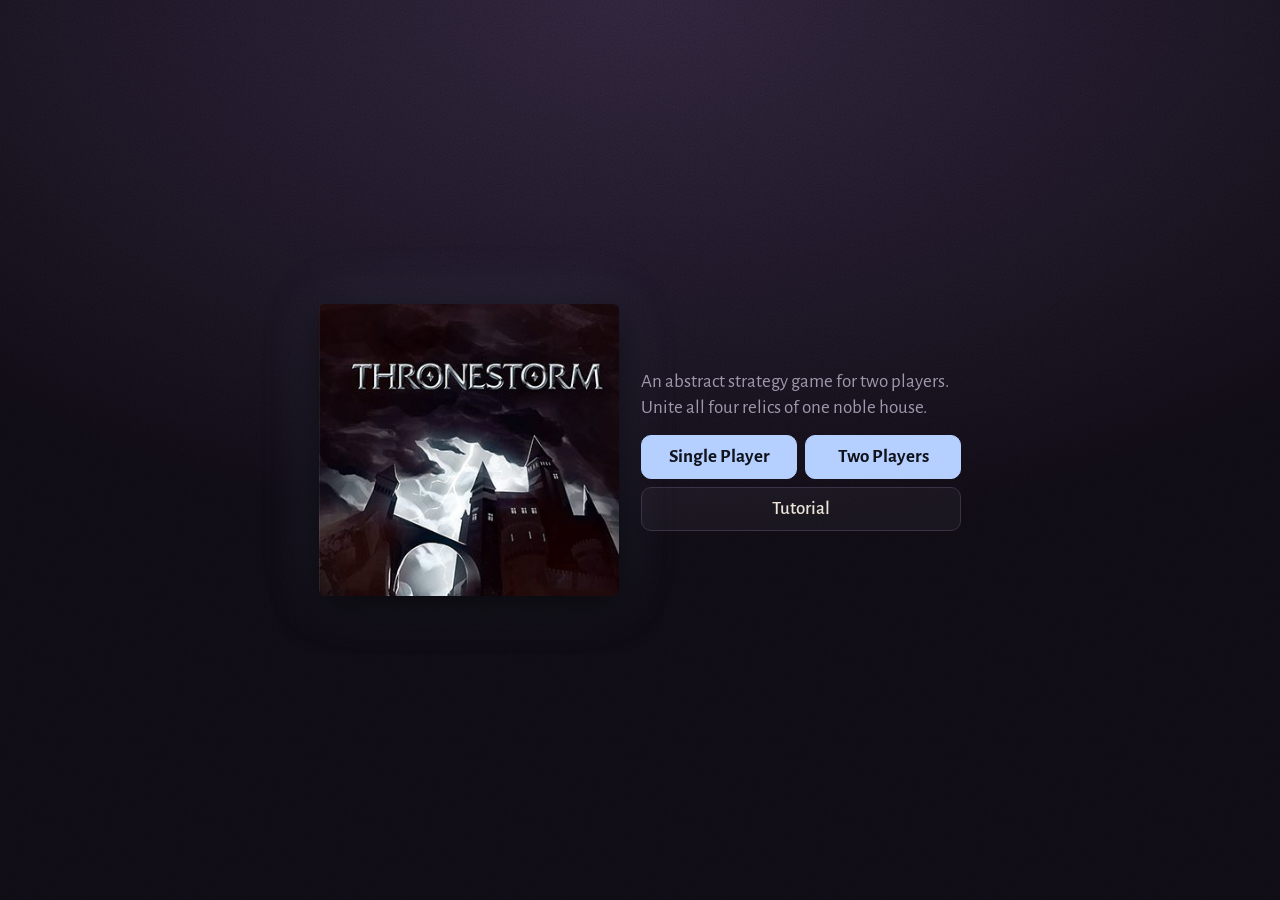
==== commit e307c8f3: "Desktop layout Co-Authored-By: Claude Fable 5.2 <noreply@anthropic.com> Claude-Session: https://clau" ====
--- a/index.html
+++ b/index.html
@@ -148,6 +148,17 @@
   .can { animation: none; } .fresh { animation: none; } .flash::after { animation: none; opacity: 0; }
   .card { transition: none; }
 }
+
+/* ----- a large window with a mouse ----- */
+body.desk { font-size: 19px; }
+body.desk .table { max-width: 1800px; gap: 18px; }
+body.desk .side { width: 250px; gap: 12px; }
+body.desk .side .last { font-size: 16px; }
+body.desk .actions { gap: 8px; }
+body.desk .actions .btn { min-height: 48px; }
+body.desk [data-src] { cursor: grab; }
+body.desk .title-inner { max-width: 760px; }
+body.desk .title-inner.sheet { max-width: 68ch; }
 
 /* ----- title screen and panels ----- */
 .title {
@@ -802,9 +813,26 @@
   // In a two-player game, is it the turn of the player on the far side? The pieces
   // stay where they are; the position is only read from the other side.
   const far = () => !!(G && G.turned);
+  // With a mouse and a large window there is room for a bigger table and longer lines.
+  // ?desktop=1 or ?desktop=0 in the address overrides the guess.
+  const asked = /[?&]desktop=([01])/.exec(location.search);
+  const MOUSE = asked ? asked[1] === '1' : !!(window.matchMedia && window.matchMedia('(any-hover: hover) and (any-pointer: fine)').matches);
+  let desk = false;
+  if (MOUSE) { // a mouse clicks; it does not tap
+    const click = (t) => t.replace(/\bTap\b/g, 'Click').replace(/\btap\b/g, 'click').replace(/\btapped\b/g, 'clicked');
+    const reword = (v) => typeof v === 'string' ? click(v)
+      : typeof v === 'function' ? (...a) => reword(v(...a))
+      : Array.isArray(v) ? v.map(reword)
+      : v && typeof v === 'object' ? Object.fromEntries(Object.entries(v).map(([k, x]) => [k, reword(x)])) : v;
+    Object.assign(SKIN.words, reword(SKIN.words));
+    const walk = document.createTreeWalker($('rules'), NodeFilter.SHOW_TEXT);
+    for (let n = walk.nextNode(); n; n = walk.nextNode()) n.nodeValue = click(n.nodeValue);
+  }
   function fit() {
     const Wd = window.innerWidth, Ht = window.innerHeight, st = stage.style;
     rot = Ht > Wd;
+    desk = MOUSE && !rot && Wd >= 1000 && Ht >= 640;
+    document.body.classList.toggle('desk', desk);
     q = rot ? 1 : 0;
     document.body.classList.toggle('turned', far()); // only the words turn to face the far player
     document.body.classList.toggle('rot', q !== 0);
@@ -857,10 +885,10 @@
     const g = SKIN.gap, k = SKIN.rowPitch, gh = SKIN.handGap;
     const wide = $('table').clientWidth - 24, high = tableHeight();
     // across: piles (a piece + 20), the table (span + 1 pieces), the words (150), two gaps of 10
-    const byWidth = (wide - 20 - 20 - 150 - 12 - span * g) / (span + 2);
+    const byWidth = (wide - 20 - 20 - (desk ? 250 : 150) - (desk ? 28 : 12) - span * g) / (span + 2);
     // down: five rows: hand, three realm rows (pitch k), hand
     const byHeight = ((high - 20 - 2 * k * g - 2 * gh) / (3 + 2 * k)) / SKIN.ratio;
-    const cw = Math.floor(Math.max(22, Math.min(SKIN.maxWidth, byWidth, byHeight)));
+    const cw = Math.floor(Math.max(22, Math.min(SKIN.maxWidth * (desk ? 1.6 : 1), byWidth, byHeight)));
     document.documentElement.style.setProperty('--cw', cw + 'px');
     const bw = Math.ceil(span * (cw + g) + cw + 12);
     board.style.width = bw + 'px';
@@ -1445,7 +1473,7 @@
   const hot = window.claude && window.claude.hot;
   if (hot && hot.snapshot) hot.snapshot(pack);
   if (hot && hot.ready) hot.ready(start); else start(hot && hot.data);
-  window.__ts = { get G() { return G; }, tutorial, turnRound, move };
+  window.__ts = { get G() { return G; }, tutorial, turnRound, move, play };
 })();
 </script>
 </body>
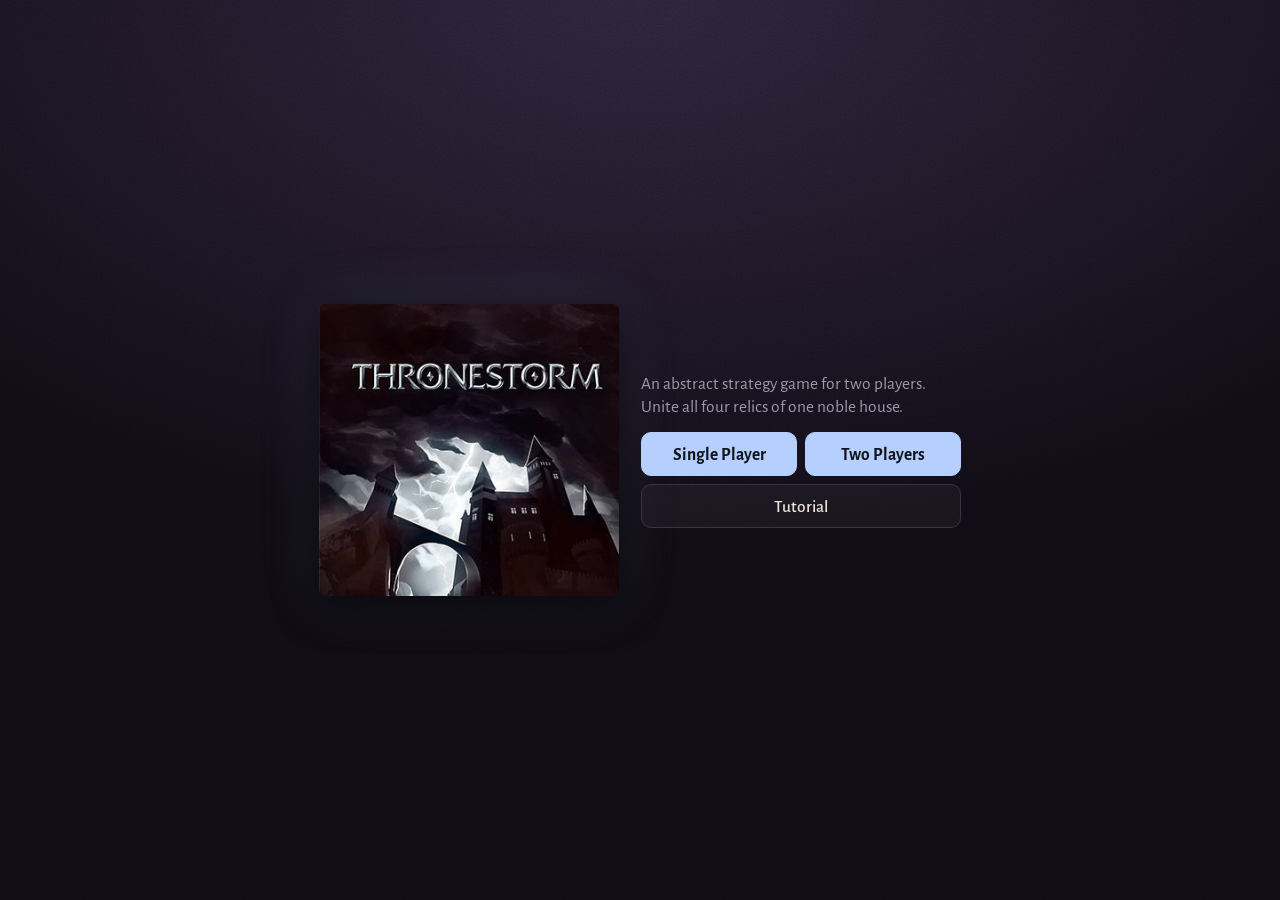
==== commit d30f0b50: "Desktop mode whenever there is a mouse; leaf turns ease in and out Co-Authored-By: Claude Fable 5.2 " ====
--- a/index.html
+++ b/index.html
@@ -2,7 +2,7 @@
 <html lang="en">
 <head>
 <meta charset="utf-8">
-<meta name="viewport" content="width=device-width, initial-scale=1">
+<meta name="viewport" content="width=device-width, initial-scale=1, maximum-scale=1, user-scalable=no">
 <title>Thronestorm</title>
 <link rel="preconnect" href="https://fonts.googleapis.com">
 <link rel="preconnect" href="https://fonts.gstatic.com" crossorigin>
@@ -124,6 +124,8 @@
 .chip { display: inline-block; padding: 0 5px; border-radius: 3px; background: var(--h); color: var(--g); font-weight: 500; white-space: nowrap; }
 
 /* ----- light: what is live glows, the rest falls back ----- */
+/* fingers may scroll but never zoom: no pinch, no double tap */
+html, body { touch-action: pan-x pan-y; }
 [data-src] { touch-action: none; cursor: grab; }
 button.card, button.slot, [data-dst] { cursor: pointer; }
 .can { filter: drop-shadow(0 0 4px var(--storm)) drop-shadow(0 0 11px rgba(var(--glow), .75)); transform: translateY(-2px); animation: breathe 2.6s ease-in-out infinite; }
@@ -150,14 +152,13 @@
 }
 
 /* ----- a large window with a mouse ----- */
-body.desk { font-size: 19px; }
-body.desk .table { max-width: 1800px; gap: 18px; }
-body.desk .side { width: 250px; gap: 12px; }
-body.desk .side .last { font-size: 16px; }
-body.desk .actions { gap: 8px; }
-body.desk .actions .btn { min-height: 48px; }
+body.desk { font-size: calc(16px + 3px * var(--big, 0)); }
+body.desk .table { max-width: 1800px; gap: calc(10px + 8px * var(--big, 0)); }
+body.desk .side { width: calc(150px + 100px * var(--big, 0)); }
+body.desk .side .last { font-size: calc(14px + 2px * var(--big, 0)); }
+body.desk .actions .btn { min-height: calc(40px + 8px * var(--big, 0)); }
 body.desk [data-src] { cursor: grab; }
-body.desk .title-inner { max-width: 760px; }
+body.desk .title-inner { max-width: calc(660px + 100px * var(--big, 0)); }
 body.desk .title-inner.sheet { max-width: 68ch; }
 
 /* ----- title screen and panels ----- */
@@ -816,8 +817,12 @@
   // With a mouse and a large window there is room for a bigger table and longer lines.
   // ?desktop=1 or ?desktop=0 in the address overrides the guess.
   const asked = /[?&]desktop=([01])/.exec(location.search);
-  const MOUSE = asked ? asked[1] === '1' : !!(window.matchMedia && window.matchMedia('(any-hover: hover) and (any-pointer: fine)').matches);
-  let desk = false;
+  const mq = (q) => !!(window.matchMedia && window.matchMedia(q).matches);
+  // A desktop is anything whose main pointer is a mouse, or a large screen that also has one
+  // (a laptop with a touch screen). Phones sometimes claim a fine pointer for a stylus, hence the size test.
+  const MOUSE = asked ? asked[1] === '1'
+    : mq('(pointer: fine)') || (mq('(any-pointer: fine)') && mq('(any-hover: hover)') && Math.min(screen.width, screen.height) >= 700);
+  let desk = false, big = 0;
   if (MOUSE) { // a mouse clicks; it does not tap
     const click = (t) => t.replace(/\bTap\b/g, 'Click').replace(/\btap\b/g, 'click').replace(/\btapped\b/g, 'clicked');
     const reword = (v) => typeof v === 'string' ? click(v)
@@ -830,11 +835,13 @@
   }
   function fit() {
     const Wd = window.innerWidth, Ht = window.innerHeight, st = stage.style;
-    rot = Ht > Wd;
-    desk = MOUSE && !rot && Wd >= 1000 && Ht >= 640;
+    rot = !MOUSE && Ht > Wd; // a desktop window is never turned on its side
+    desk = MOUSE;
+    big = desk ? Math.max(0, Math.min(1, (Math.min(Wd / 1000, Ht / 640) - 1) / 0.6)) : 0; // how much room there is to grow
     document.body.classList.toggle('desk', desk);
+    document.body.style.setProperty('--big', big.toFixed(3));
     q = rot ? 1 : 0;
-    document.body.classList.toggle('turned', far()); // only the words turn to face the far player
+    document.body.classList.toggle('turned', far() && !desk); // only the words turn to face the far player; at a desk both sit on one side
     document.body.classList.toggle('rot', q !== 0);
     st.width = q % 2 ? Ht + 'px' : q ? Wd + 'px' : '';
     st.height = q % 2 ? Wd + 'px' : q ? Ht + 'px' : '';
@@ -885,10 +892,10 @@
     const g = SKIN.gap, k = SKIN.rowPitch, gh = SKIN.handGap;
     const wide = $('table').clientWidth - 24, high = tableHeight();
     // across: piles (a piece + 20), the table (span + 1 pieces), the words (150), two gaps of 10
-    const byWidth = (wide - 20 - 20 - (desk ? 250 : 150) - (desk ? 28 : 12) - span * g) / (span + 2);
+    const byWidth = (wide - 20 - 20 - (150 + 100 * big) - (12 + 8 * big) - span * g) / (span + 2);
     // down: five rows: hand, three realm rows (pitch k), hand
     const byHeight = ((high - 20 - 2 * k * g - 2 * gh) / (3 + 2 * k)) / SKIN.ratio;
-    const cw = Math.floor(Math.max(22, Math.min(SKIN.maxWidth * (desk ? 1.6 : 1), byWidth, byHeight)));
+    const cw = Math.floor(Math.max(22, Math.min(SKIN.maxWidth * (1 + 0.6 * big), byWidth, byHeight)));
     document.documentElement.style.setProperty('--cw', cw + 'px');
     const bw = Math.ceil(span * (cw + g) + cw + 12);
     board.style.width = bw + 'px';
@@ -1091,7 +1098,7 @@
     if (calm || gone >= DRIFT) return;
     try {
       el.animate([{ transform: `rotate(${d.from}deg)` }, { transform: `rotate(${d.to}deg)` }],
-        { duration: DRIFT, delay: -gone, easing: 'cubic-bezier(.25,.6,.3,1)', pseudoElement: '::after' });
+        { duration: DRIFT, delay: -gone, easing: 'cubic-bezier(.37,0,.63,1)', pseudoElement: '::after' });
     } catch (e) { /* the leaf simply lies at its new angle */ }
   }
   function slide(old, was) {
@@ -1473,6 +1480,9 @@
   const hot = window.claude && window.claude.hot;
   if (hot && hot.snapshot) hot.snapshot(pack);
   if (hot && hot.ready) hot.ready(start); else start(hot && hot.data);
+  // Safari ignores the page's request not to zoom, so refuse the gestures themselves
+  for (const ev of ['gesturestart', 'gesturechange', 'gestureend']) document.addEventListener(ev, (e) => e.preventDefault(), { passive: false });
+  document.addEventListener('touchmove', (e) => { if (e.touches.length > 1) e.preventDefault(); }, { passive: false });
   window.__ts = { get G() { return G; }, tutorial, turnRound, move, play };
 })();
 </script>
